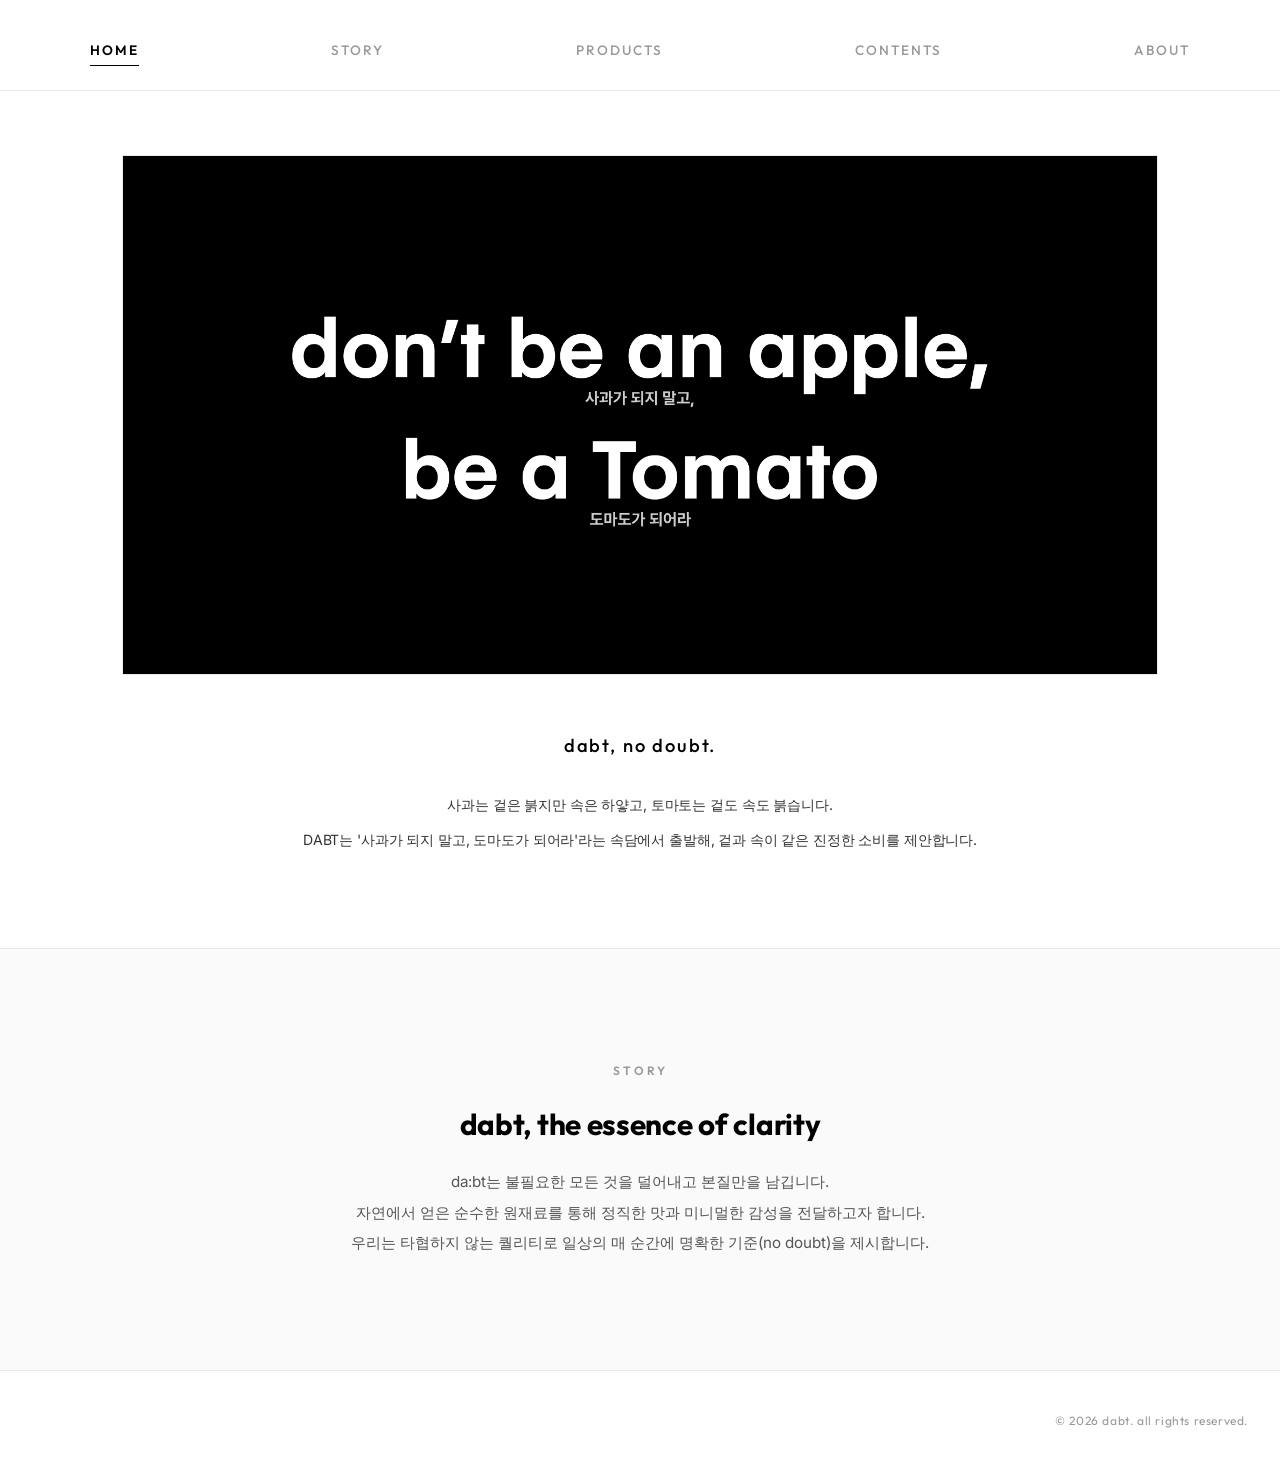
==== index.html @ 65dddd49 "feat: optimize images and project init" ====
<!DOCTYPE html>
<html lang="ko">

<head>
  <meta charset="UTF-8">
  <meta name="viewport" content="width=device-width, initial-scale=1.0">
  <meta name="description" content="da:bt - no doubt. 감각적인 미니멀리즘과 자연의 순수함을 담은 브랜드.">
  <title>da:bt — HOME</title>
  <link rel="preconnect" href="https://fonts.googleapis.com">
  <link rel="preconnect" href="https://fonts.gstatic.com" crossorigin>
  <link
    href="https://fonts.googleapis.com/css2?family=Inter:wght@300;400;500;600;700;800;900&family=Outfit:wght@300;400;500;600;700;800&display=swap"
    rel="stylesheet">
  <link rel="stylesheet" href="style.css">
</head>

<body class="home-page">

  <!-- Header Navigation -->
  <header class="products-header">
    <nav class="products-nav">
      <a href="#hero" class="nav-item active">HOME</a>
      <a href="#story" class="nav-item">STORY</a>
      <a href="products.html" class="nav-item">PRODUCTS</a>
      <a href="#" class="nav-item">CONTENTS</a>
      <a href="#" class="nav-item">ABOUT</a>
    </nav>
  </header>

  <!-- Main Home Layout -->
  <main class="home-main">
    
    <!-- Hero Section -->
    <section id="hero" class="home-hero">
      <div class="motion-graphic-box" id="motion-box">
        <img src="assets/home_gif/dabt_logo_motion.gif" alt="da:bt logo motion" class="motion-gif">
      </div>
      
      <div class="home-intro">
        <h2 class="intro-title" id="intro-title">dabt, no doubt.</h2>
        <div class="intro-description" id="intro-desc">
          <p>사과는 겉은 붉지만 속은 하얗고, 토마토는 겉도 속도 붉습니다.</p>
          <p>DABT는 '사과가 되지 말고, 도마도가 되어라'라는 속담에서 출발해, 겉과 속이 같은 진정한 소비를 제안합니다.</p>
        </div>
      </div>
    </section>

    <!-- Story Section -->
    <section id="story" class="home-story-section">
      <div class="story-container">
        <span class="story-tag-light">story</span>
        <h3 class="story-title-light">dabt, the essence of clarity</h3>
        <p class="story-desc-light">
          da:bt는 불필요한 모든 것을 덜어내고 본질만을 남깁니다.<br>
          자연에서 얻은 순수한 원재료를 통해 정직한 맛과 미니멀한 감성을 전달하고자 합니다.<br>
          우리는 타협하지 않는 퀄리티로 일상의 매 순간에 명확한 기준(no doubt)을 제시합니다.
        </p>
      </div>
    </section>

  </main>

  <!-- Footer -->
  <footer class="products-footer">
    © 2026 dabt. all rights reserved.
  </footer>

  <!-- Interactive Smooth Scroll & Nav Highlight Script -->
  <script>
    document.addEventListener('DOMContentLoaded', () => {
      const navLinks = document.querySelectorAll('.products-nav a[href^="#"]');
      
      navLinks.forEach(link => {
        link.addEventListener('click', (e) => {
          const targetId = link.getAttribute('href');
          if (targetId === '#') return;
          
          e.preventDefault();
          const targetElement = document.querySelector(targetId);
          
          if (targetElement) {
            window.scrollTo({
              top: targetElement.offsetTop - 40, // offset to account for navbar header padding
              behavior: 'smooth'
            });
          }
        });
      });

      // Intersection Observer for highlighting navigation
      const sections = document.querySelectorAll('section[id]');
      const navItems = {
        'hero': document.querySelector('.products-nav a[href="#hero"]'),
        'story': document.querySelector('.products-nav a[href="#story"]')
      };

      const observerOptions = {
        root: null,
        rootMargin: '-30% 0px -40% 0px', // Trigger when section is in the middle of viewport
        threshold: 0
      };

      const observer = new IntersectionObserver((entries) => {
        entries.forEach(entry => {
          if (entry.isIntersecting) {
            const id = entry.target.getAttribute('id');
            // Clear all active classes
            Object.values(navItems).forEach(item => {
              if (item) item.classList.remove('active');
            });
            // Mark correct item as active
            if (navItems[id]) {
              navItems[id].classList.add('active');
            }
          }
        });
      }, observerOptions);

      sections.forEach(section => {
        if (section.id && navItems[section.id]) {
          observer.observe(section);
        }
      });
    });
  </script>
</body>

</html>
---- style.css ----
/* ============================================
   da:bt — Design System & Global Styles
   ============================================ */

:root {
  /* Color Palette */
  --color-bg: #0a0a0f;
  --color-bg-alt: #111118;
  --color-surface: #1a1a24;
  --color-surface-hover: #222230;
  --color-text: #f0f0f5;
  --color-text-muted: #8888a0;
  --color-text-dim: #55556a;
  --color-accent: #2da5e0;
  --color-accent-warm: #e8a840;
  --color-accent-glow: rgba(45, 165, 224, 0.15);
  --color-warm-glow: rgba(232, 168, 64, 0.12);
  --color-border: rgba(255, 255, 255, 0.06);

  /* Typography */
  --font-display: 'Outfit', sans-serif;
  --font-body: 'Inter', sans-serif;

  /* Spacing */
  --space-xs: 0.5rem;
  --space-sm: 1rem;
  --space-md: 1.5rem;
  --space-lg: 2.5rem;
  --space-xl: 4rem;
  --space-2xl: 6rem;
  --space-3xl: 10rem;

  /* Transitions */
  --ease-out-expo: cubic-bezier(0.16, 1, 0.3, 1);
  --ease-out-quart: cubic-bezier(0.25, 1, 0.5, 1);
  --ease-in-out-smooth: cubic-bezier(0.4, 0, 0.2, 1);

  /* Border Radius */
  --radius-sm: 8px;
  --radius-md: 16px;
  --radius-lg: 24px;
  --radius-xl: 32px;
}

/* Reset & Base */
*,
*::before,
*::after {
  margin: 0;
  padding: 0;
  box-sizing: border-box;
}

html {
  scroll-behavior: auto;
  /* We handle smooth scrolling ourselves via Lerp */
  -webkit-font-smoothing: antialiased;
  -moz-osx-font-smoothing: grayscale;
}

body {
  font-family: var(--font-body);
  background: var(--color-bg);
  color: var(--color-text);
  overflow-x: hidden;
  line-height: 1.6;
}

img {
  display: block;
  max-width: 100%;
  height: auto;
}

a {
  text-decoration: none;
  color: inherit;
}

/* ============================================
   Preloader
   ============================================ */
.preloader {
  position: fixed;
  inset: 0;
  z-index: 9999;
  background: transparent;
  display: flex;
  align-items: center;
  justify-content: center;
  transition: opacity 0.8s var(--ease-out-expo), visibility 0.8s;
}

.preloader.hidden {
  opacity: 0;
  visibility: hidden;
  pointer-events: none;
}

.preloader-inner {
  text-align: center;
}

.preloader-logo {
  font-family: var(--font-display);
  font-size: 3rem;
  font-weight: 800;
  letter-spacing: -0.02em;
  color: var(--color-accent);

  margin-bottom: var(--space-lg);
}

.preloader-bar {
  width: 200px;
  height: 3px;
  background: var(--color-surface);
  border-radius: 3px;
  overflow: hidden;
  margin: 0 auto var(--space-sm);
}

.preloader-progress {
  height: 100%;
  width: 0%;
  background: var(--color-accent);
  border-radius: 3px;
  transition: width 0.3s var(--ease-out-quart);
}

.preloader-text {
  font-family: var(--font-body);
  font-size: 0.75rem;
  letter-spacing: 0.15em;
  text-transform: uppercase;
  color: var(--color-text-dim);
}

/* ============================================
   Navigation
   ============================================ */
.nav {
  position: fixed;
  top: 0;
  left: 0;
  right: 0;
  z-index: 1000;
  display: flex;
  align-items: center;
  justify-content: space-between;
  padding: var(--space-sm) var(--space-lg);
  background: rgba(10, 10, 15, 0.6);
  backdrop-filter: blur(20px) saturate(180%);
  -webkit-backdrop-filter: blur(20px) saturate(180%);
  border-bottom: 1px solid var(--color-border);
  transform: translateY(-100%);
  transition: transform 0.6s var(--ease-out-expo);
}

.nav.visible {
  transform: translateY(0);
}

.nav-brand {
  font-family: var(--font-display);
  font-size: 1.5rem;
  font-weight: 800;
  letter-spacing: -0.02em;
  color: var(--color-accent);
}

.nav-links {
  display: flex;
  gap: var(--space-md);
}

.nav-link {
  font-size: 0.8rem;
  font-weight: 500;
  letter-spacing: 0.08em;
  text-transform: uppercase;
  color: var(--color-text-muted);
  transition: color 0.3s ease;
  position: relative;
}

.nav-link::after {
  content: '';
  position: absolute;
  bottom: -4px;
  left: 0;
  width: 0%;
  height: 1px;
  background: var(--color-accent);
  transition: width 0.3s var(--ease-out-expo);
}

.nav-link:hover {
  color: var(--color-text);
}

.nav-link:hover::after {
  width: 100%;
}

.nav-scroll-indicator {
  display: flex;
  align-items: center;
  gap: var(--space-xs);
}

.scroll-dot {
  width: 6px;
  height: 6px;
  border-radius: 50%;
  background: var(--color-accent);
  animation: pulse 2s ease-in-out infinite;
}

@keyframes pulse {

  0%,
  100% {
    opacity: 0.4;
    transform: scale(1);
  }

  50% {
    opacity: 1;
    transform: scale(1.3);
  }
}

.scroll-label {
  font-size: 0.7rem;
  font-weight: 600;
  letter-spacing: 0.1em;
  color: var(--color-text-dim);
  font-variant-numeric: tabular-nums;
}

/* ============================================
   Hero Section
   ============================================ */
.hero-section {
  position: relative;
  min-height: 100vh;
  display: flex;
  align-items: center;
  justify-content: center;
  text-align: center;
  overflow: hidden;
  background: transparent;
}

.hero-content {
  position: relative;
  z-index: 2;
  padding: var(--space-lg);
}

.hero-tag {
  font-family: var(--font-body);
  font-size: 0.7rem;
  font-weight: 600;
  letter-spacing: 0.25em;
  text-transform: uppercase;
  color: var(--color-accent);
  margin-bottom: var(--space-lg);
  opacity: 0;
  transform: translateY(20px);
  animation: fadeInUp 0.8s var(--ease-out-expo) 0.3s forwards;
}

.hero-title {
  font-family: var(--font-display);
  font-size: clamp(3rem, 10vw, 8rem);
  font-weight: 800;
  line-height: 1.05;
  letter-spacing: -0.03em;
  margin-bottom: var(--space-lg);
}

.hero-line {
  display: block;
  opacity: 0;
  transform: translateY(60px);
  animation: fadeInUp 1s var(--ease-out-expo) forwards;
}

.hero-line[data-animate="1"] {
  animation-delay: 0.5s;
}

.hero-line[data-animate="2"] {
  animation-delay: 0.7s;
}

.hero-line[data-animate="3"] {
  animation-delay: 0.9s;
}

.hero-line-accent {
  color: var(--color-accent);
}

.hero-desc {
  font-size: 1rem;
  color: var(--color-text-muted);
  line-height: 1.8;
  max-width: 420px;
  margin: 0 auto var(--space-2xl);
  opacity: 0;
  transform: translateY(20px);
  animation: fadeInUp 0.8s var(--ease-out-expo) 1.2s forwards;
}

.hero-scroll-cue {
  display: flex;
  flex-direction: column;
  align-items: center;
  gap: var(--space-xs);
  opacity: 0;
  animation: fadeInUp 0.8s var(--ease-out-expo) 1.5s forwards;
}

.hero-scroll-cue span {
  font-size: 0.65rem;
  font-weight: 600;
  letter-spacing: 0.2em;
  color: var(--color-text-dim);
}

.scroll-arrow {
  width: 40px;
  height: 40px;
  border-radius: 50%;
  border: 1px solid var(--color-border);
  display: flex;
  align-items: center;
  justify-content: center;
  color: var(--color-text-muted);
  animation: bounce 2.5s ease-in-out infinite;
}

@keyframes bounce {

  0%,
  100% {
    transform: translateY(0);
  }

  50% {
    transform: translateY(8px);
  }
}

.hero-gradient-overlay {
  display: none;
}

@keyframes fadeInUp {
  to {
    opacity: 1;
    transform: translateY(0);
  }
}

/* ============================================
   Image Sequence Section (Pinned/Sticky)
   ============================================ */
.image-sequence-section {
  position: relative;
  /* Height = viewport + extra scroll distance for scrubbing through 7 frames */
  height: 600vh;
}

.sticky-viewport {
  position: sticky;
  top: 0;
  width: 100%;
  height: 100vh;
  display: flex;
  align-items: center;
  justify-content: flex-end;
  overflow: hidden;
  background: transparent;
}

/* Background glow behind the product */
.product-glow {
  display: none;
}

/* Image Canvas */
.image-canvas {
  position: relative;
  width: 55vw;
  max-width: 800px;
  aspect-ratio: 3 / 2;
  will-change: transform;
  margin-right: 0;
}

.sequence-frame {
  position: absolute;
  inset: 0;
  width: 100%;
  height: 100%;
  object-fit: contain;
  opacity: 0;
  transition: opacity 0.15s ease;
  will-change: opacity, transform;
  border-radius: 0;
}

.sequence-frame.active {
  opacity: 1;
}

/* Frame Counter */
.frame-counter {
  position: absolute;
  bottom: var(--space-lg);
  left: var(--space-lg);
  display: flex;
  align-items: baseline;
  gap: 4px;
  font-family: var(--font-display);
  font-variant-numeric: tabular-nums;
}

.frame-current {
  font-size: 2.5rem;
  font-weight: 700;
  color: var(--color-text);
  line-height: 1;
}

.frame-sep {
  font-size: 1rem;
  color: var(--color-text-dim);
  margin: 0 2px;
}

.frame-total {
  font-size: 1rem;
  font-weight: 500;
  color: var(--color-text-dim);
}

/* Product Labels */
.product-labels {
  position: absolute;
  top: 50%;
  right: var(--space-lg);
  transform: translateY(-50%);
}

.product-label {
  display: flex;
  flex-direction: column;
  gap: 4px;
  text-align: right;
  opacity: 0;
  transform: translateX(20px);
  transition: opacity 0.5s var(--ease-out-expo), transform 0.5s var(--ease-out-expo);
  position: absolute;
  right: 0;
  top: 0;
  white-space: nowrap;
}

.product-label.active {
  opacity: 1;
  transform: translateX(0);
}

.label-tag {
  font-size: 0.6rem;
  font-weight: 700;
  letter-spacing: 0.2em;
  text-transform: uppercase;
  color: var(--color-accent);
}

.label-name {
  font-family: var(--font-display);
  font-size: 1.1rem;
  font-weight: 600;
  color: var(--color-text);
}

/* Sequence Progress Bar */
.sequence-progress {
  position: absolute;
  bottom: var(--space-lg);
  left: 50%;
  transform: translateX(-50%);
  display: flex;
  flex-direction: column;
  align-items: center;
  gap: var(--space-xs);
}

.sequence-progress-fill {
  display: none;
  /* Using dots instead */
}

.sequence-progress-dots {
  display: flex;
  gap: 10px;
  align-items: center;
}

.progress-dot {
  width: 8px;
  height: 8px;
  border-radius: 50%;
  background: var(--color-text-dim);
  transition: all 0.4s var(--ease-out-expo);
  cursor: pointer;
}

.progress-dot.active {
  background: var(--color-accent);
  transform: scale(1.4);
  box-shadow: 0 0 12px rgba(45, 165, 224, 0.5);
}

/* ============================================
   Details Section
   ============================================ */
.details-section {
  position: relative;
  padding: var(--space-3xl) var(--space-lg);
  background: transparent;
}

.details-grid {
  display: grid;
  grid-template-columns: repeat(3, 1fr);
  gap: var(--space-lg);
  max-width: 1100px;
  margin: 0 auto;
}

.detail-card {
  background: var(--color-surface);
  border: 1px solid var(--color-border);
  border-radius: var(--radius-lg);
  padding: var(--space-xl) var(--space-lg);
  text-align: center;
  transition: transform 0.4s var(--ease-out-expo),
    box-shadow 0.4s var(--ease-out-expo),
    border-color 0.4s ease;
  opacity: 0;
  transform: translateY(40px);
}

.detail-card.revealed {
  opacity: 1;
  transform: translateY(0);
  transition: opacity 0.8s var(--ease-out-expo), transform 0.8s var(--ease-out-expo);
}

.detail-card:hover {
  transform: translateY(-8px);
  box-shadow: 0 20px 60px rgba(0, 0, 0, 0.3);
  border-color: rgba(45, 165, 224, 0.2);
}

.detail-icon {
  font-size: 2.5rem;
  margin-bottom: var(--space-md);
}

.detail-title {
  font-family: var(--font-display);
  font-size: 1.3rem;
  font-weight: 700;
  margin-bottom: var(--space-sm);
  color: var(--color-text);
}

.detail-desc {
  font-size: 0.9rem;
  color: var(--color-text-muted);
  line-height: 1.7;
}

/* ============================================
   Story Section
   ============================================ */
.story-section {
  position: relative;
  padding: var(--space-3xl) var(--space-lg);
  text-align: center;
  background: transparent;
}

.story-content {
  max-width: 600px;
  margin: 0 auto;
}

.story-tag {
  font-size: 0.7rem;
  font-weight: 700;
  letter-spacing: 0.25em;
  text-transform: uppercase;
  color: var(--color-accent-warm);
  display: block;
  margin-bottom: var(--space-lg);
}

.story-title {
  font-family: var(--font-display);
  font-size: clamp(2rem, 5vw, 3.5rem);
  font-weight: 800;
  line-height: 1.2;
  letter-spacing: -0.02em;
  margin-bottom: var(--space-lg);
}

.story-desc {
  font-size: 1rem;
  color: var(--color-text-muted);
  line-height: 2;
}

/* ============================================
   Footer
   ============================================ */
.footer {
  padding: var(--space-xl) var(--space-lg);
  border-top: 1px solid var(--color-border);
  background: var(--color-bg);
}

.footer-content {
  max-width: 1100px;
  margin: 0 auto;
  display: flex;
  align-items: center;
  justify-content: space-between;
}

.footer-brand {
  font-family: var(--font-display);
  font-size: 1.2rem;
  font-weight: 800;
  color: var(--color-text-dim);
}

.footer-copy {
  font-size: 0.75rem;
  color: var(--color-text-dim);
}

/* ============================================
   Responsive
   ============================================ */
@media (max-width: 900px) {
  .nav-links {
    display: none;
  }

  .details-grid {
    grid-template-columns: 1fr;
    max-width: 400px;
  }

  .image-canvas {
    width: 80vw;
  }

  .product-labels {
    right: var(--space-sm);
  }

  .label-name {
    font-size: 0.9rem;
  }

  .frame-counter {
    left: var(--space-sm);
    bottom: var(--space-sm);
  }

  .frame-current {
    font-size: 1.8rem;
  }
}

@media (max-width: 600px) {
  .hero-title {
    font-size: clamp(2.2rem, 12vw, 4rem);
  }

  .hero-desc {
    font-size: 0.9rem;
  }

  .product-labels {
    top: auto;
    bottom: 80px;
    right: 50%;
    transform: translateX(50%);
    text-align: center;
  }

  .product-label {
    text-align: center;
    right: auto;
    left: 50%;
    transform: translateX(-50%) translateY(10px);
  }

  .product-label.active {
    transform: translateX(-50%) translateY(0);
  }

  .footer-content {
    flex-direction: column;
    gap: var(--space-sm);
    text-align: center;
  }
}

/* ============================================
   PRODUCTS Page (Light Theme) Scoped Styles
   ============================================ */

body.products-page {
  background-color: #ffffff;
  color: #000000;
  min-height: 100vh;
  display: flex;
  flex-direction: column;
  overflow-x: hidden;
  font-family: 'Inter', sans-serif;
  margin: 0;
  padding: 0;
}

body.products-page a {
  color: inherit;
  text-decoration: none;
}

/* Header Navigation */
.products-header {
  width: 100%;
  padding: 2.5rem 2rem 1.5rem 2rem;
  background-color: #ffffff;
  border-bottom: 1px solid #eaeaea;
  box-sizing: border-box;
}

.products-nav {
  display: flex;
  justify-content: space-between;
  max-width: 1100px;
  margin: 0 auto;
}

.products-nav .nav-item {
  font-family: 'Outfit', sans-serif;
  font-size: 0.85rem;
  font-weight: 500;
  letter-spacing: 0.15em;
  color: #999999;
  text-transform: uppercase;
  transition: color 0.3s ease;
  position: relative;
  padding-bottom: 4px;
}

.products-nav .nav-item::after {
  content: '';
  position: absolute;
  bottom: 0;
  left: 0;
  width: 0;
  height: 1px;
  background-color: #000000;
  transition: width 0.3s cubic-bezier(0.16, 1, 0.3, 1);
}

.products-nav .nav-item:hover {
  color: #000000;
}

.products-nav .nav-item:hover::after {
  width: 100%;
}

.products-nav .nav-item.active {
  color: #000000;
  font-weight: 600;
}

.products-nav .nav-item.active::after {
  width: 100%;
}

/* Main Products Section */
.products-main {
  flex: 1;
  display: flex;
  align-items: center;
  justify-content: center;
  padding: 4rem 2rem;
  box-sizing: border-box;
}

.products-container {
  display: flex;
  justify-content: space-between;
  width: 100%;
  max-width: 580px;
  min-height: 380px;
  position: relative;
  align-items: center;
  margin: 0 auto;
}

/* Product Box */
.product-box {
  width: 120px;
  display: flex;
  flex-direction: column;
  gap: 0.8rem;
  position: relative;
  transition: transform 0.4s cubic-bezier(0.16, 1, 0.3, 1);
  text-decoration: none;
  cursor: pointer;
}

/* Staggered diagonal layout offsets */
.product-box.juice-box {
  transform: translateY(-50px);
}

.product-box.spread-box {
  transform: translateY(70px);
}

.product-box.chips-box {
  transform: translateY(10px);
}

/* Product Visual Box */
.product-visual {
  width: 100%;
  aspect-ratio: 1 / 1;
  background-color: #f2f2f2;
  position: relative;
  overflow: visible;
  border-radius: 0;
}

.image-wrapper {
  position: relative;
  width: 100%;
  height: 100%;
}

/* Default state thumbnail image */
.default-image {
  width: 100%;
  height: 100%;
  object-fit: cover;
  transition: opacity 0.5s ease, transform 0.5s cubic-bezier(0.16, 1, 0.3, 1);
}

.product-box:hover .default-image {
  opacity: 0;
  transform: scale(0.95);
}

/* Label */
body.products-page .product-box .product-label {
  display: block;
  position: static;
  opacity: 1;
  visibility: visible;
  white-space: normal;
  text-align: left;
  font-family: 'Outfit', sans-serif;
  font-size: 0.8rem;
  font-weight: 500;
  letter-spacing: 0.05em;
  color: #000000;
  text-transform: lowercase;
  margin-top: 10px;
  align-self: flex-start;
  transition: transform 0.3s ease, letter-spacing 0.3s ease;
}

body.products-page .product-box:hover .product-label {
  transform: translateX(3px);
  letter-spacing: 0.08em;
}

/* Collage Overlay Container */
.collage-overlay {
  position: absolute;
  inset: 0;
  opacity: 0;
  pointer-events: none;
  transition: opacity 0.4s ease;
  z-index: 10;
}

.product-box:hover .collage-overlay {
  opacity: 1;
  pointer-events: auto;
}

/* Individual collage images inside the overlay */
.collage-img {
  position: absolute;
  object-fit: cover;
  box-shadow: 0 4px 12px rgba(0, 0, 0, 0.08);
  border: 2px solid #ffffff;
  background-color: #ffffff;
  border-radius: 2px;
  opacity: 0;
  transition: transform 0.7s cubic-bezier(0.16, 1, 0.3, 1), opacity 0.5s ease;
  pointer-events: none;
}

.product-box:hover .collage-img {
  opacity: 1;
}

/* ============================================
   Collage & Shapes Base Style
   ============================================ */
.collage-overlay .collage-img {
  position: absolute;
  top: 50%;
  left: 50%;
  transform: translate(-50%, -50%) scale(0.5);
  opacity: 0;
  pointer-events: none;
  box-shadow: 0 4px 12px rgba(0, 0, 0, 0.08);
  border: 2px solid #ffffff;
  background-color: #ffffff;
  border-radius: 2px;
  transition: transform 0.7s cubic-bezier(0.16, 1, 0.3, 1),
    opacity 0.5s ease,
    top 0.7s cubic-bezier(0.16, 1, 0.3, 1),
    left 0.7s cubic-bezier(0.16, 1, 0.3, 1),
    width 0.7s cubic-bezier(0.16, 1, 0.3, 1),
    height 0.7s cubic-bezier(0.16, 1, 0.3, 1);
}

/* Ensure circle shapes mask images properly */
.shape-circle-lg,
.shape-circle-sm,
.shape-bottom-circle,
.shape-col-circle,
.shape-circle-md {
  border-radius: 50% !important;
  overflow: hidden;
}

.shape-circle-lg {
  display: flex;
  align-items: center;
  justify-content: center;
}

.shape-circle-lg img {
  width: 100%;
  height: 100%;
  object-fit: cover;
}

.shape-circle-lg .circle-text {
  position: absolute;
  font-family: 'Inter', sans-serif;
  font-size: 0.9rem;
  font-weight: 600;
  color: #000000;
  z-index: 2;
  background-color: rgba(255, 255, 255, 0.75);
  padding: 4px 10px;
  border-radius: 20px;
  letter-spacing: 0.05em;
}

/* ============================================
   Collage Configuration 1: Juice Box (Wireframe Match)
   ============================================ */
.juice-box:hover .shape-rect-lg {
  top: -100px;
  left: -140px;
  width: 220px;
  height: 150px;
  transform: translate(0, 0) scale(1) rotate(0deg);
  z-index: 10;
}

.juice-box:hover .shape-circle-lg {
  top: -160px;
  left: 45px;
  width: 120px;
  height: 120px;
  transform: translate(0, 0) scale(1) rotate(0deg);
  z-index: 12;
}

.juice-box:hover .shape-bar.bar-1 {
  top: -30px;
  left: -315px;
  width: 170px;
  height: 35px;
  transform: translate(0, 0) scale(1) rotate(0deg);
  z-index: 8;
}

.juice-box:hover .shape-bar.bar-2 {
  top: 10px;
  left: -315px;
  width: 170px;
  height: 35px;
  transform: translate(0, 0) scale(1) rotate(0deg);
  z-index: 8;
}

.juice-box:hover .shape-bar.bar-3 {
  top: 50px;
  left: -315px;
  width: 170px;
  height: 35px;
  transform: translate(0, 0) scale(1) rotate(0deg);
  z-index: 8;
}

.juice-box:hover .shape-bar.bar-4 {
  top: 90px;
  left: -315px;
  width: 170px;
  height: 35px;
  transform: translate(0, 0) scale(1) rotate(0deg);
  z-index: 8;
}

.juice-box:hover .shape-square-sm {
  top: -150px;
  left: -170px;
  width: 26px;
  height: 26px;
  transform: translate(0, 0) scale(1) rotate(0deg);
  z-index: 11;
}

.juice-box:hover .shape-circle-sm {
  top: 25px;
  left: -170px;
  width: 50px;
  height: 50px;
  transform: translate(0, 0) scale(1) rotate(0deg);
  z-index: 13;
}

.juice-box:hover .shape-square-md {
  top: 65px;
  left: -140px;
  width: 80px;
  height: 80px;
  transform: translate(0, 0) scale(1) rotate(0deg);
  z-index: 14;
}

.juice-box:hover .shape-rect-vertical {
  top: 145px;
  left: -75px;
  width: 130px;
  height: 150px;
  transform: translate(0, 0) scale(1) rotate(0deg);
  z-index: 9;
}

.juice-box:hover .shape-square-tiny {
  top: 85px;
  left: 125px;
  width: 15px;
  height: 15px;
  transform: translate(0, 0) scale(1) rotate(0deg);
  z-index: 11;
}

/* ============================================
   Collage Configuration 2: Spread Box (Wireframe Match)
   ============================================ */
.spread-box:hover .shape-pillar {
  top: 130px;
  left: -30px;
  width: 120px;
  height: 310px;
  transform: translate(0, 0) scale(1) rotate(0deg);
  z-index: 10;
}

.spread-box:hover .shape-left-sq-1 {
  top: 315px;
  left: -440px;
  width: 105px;
  height: 85px;
  transform: translate(0, 0) scale(1) rotate(0deg);
  z-index: 9;
}

.spread-box:hover .shape-left-sq-2 {
  top: 350px;
  left: -335px;
  width: 105px;
  height: 85px;
  transform: translate(0, 0) scale(1) rotate(0deg);
  z-index: 9;
}

.spread-box:hover .shape-left-sq-3 {
  top: 315px;
  left: -230px;
  width: 105px;
  height: 85px;
  transform: translate(0, 0) scale(1) rotate(0deg);
  z-index: 9;
}

.spread-box:hover .shape-left-sq-4 {
  top: 350px;
  left: -125px;
  width: 105px;
  height: 85px;
  transform: translate(0, 0) scale(1) rotate(0deg);
  z-index: 9;
}

.spread-box:hover .shape-bottom-circle {
  top: 395px;
  left: -60px;
  width: 70px;
  height: 70px;
  transform: translate(0, 0) scale(1) rotate(0deg);
  z-index: 15;
}

.spread-box:hover .shape-col.col-1 {
  top: 260px;
  left: 110px;
  width: 45px;
  height: 140px;
  transform: translate(0, 0) scale(1) rotate(0deg);
  z-index: 8;
}

.spread-box:hover .shape-col-circle.col-c-1 {
  top: 225px;
  left: 118px;
  width: 30px;
  height: 30px;
  transform: translate(0, 0) scale(1) rotate(0deg);
  z-index: 12;
}

.spread-box:hover .shape-col.col-2 {
  top: 260px;
  left: 160px;
  width: 45px;
  height: 140px;
  transform: translate(0, 0) scale(1) rotate(0deg);
  z-index: 8;
}

.spread-box:hover .shape-col-circle.col-c-2 {
  top: 225px;
  left: 168px;
  width: 30px;
  height: 30px;
  transform: translate(0, 0) scale(1) rotate(0deg);
  z-index: 12;
}

.spread-box:hover .shape-col.col-3 {
  top: 260px;
  left: 210px;
  width: 45px;
  height: 140px;
  transform: translate(0, 0) scale(1) rotate(0deg);
  z-index: 8;
}

.spread-box:hover .shape-col-circle.col-c-3 {
  top: 225px;
  left: 218px;
  width: 30px;
  height: 30px;
  transform: translate(0, 0) scale(1) rotate(0deg);
  z-index: 12;
}

.spread-box:hover .shape-col.col-4 {
  top: 260px;
  left: 260px;
  width: 45px;
  height: 140px;
  transform: translate(0, 0) scale(1) rotate(0deg);
  z-index: 8;
}

.spread-box:hover .shape-col-circle.col-c-4 {
  top: 225px;
  left: 268px;
  width: 30px;
  height: 30px;
  transform: translate(0, 0) scale(1) rotate(0deg);
  z-index: 12;
}

.spread-box:hover .shape-right-sq {
  top: 370px;
  left: 300px;
  width: 120px;
  height: 85px;
  transform: translate(0, 0) scale(1) rotate(0deg);
  z-index: 9;
}

.spread-box:hover .shape-right-bar {
  top: 358px;
  left: 350px;
  width: 130px;
  height: 12px;
  transform: translate(0, 0) scale(1) rotate(0deg);
  z-index: 11;
}

.spread-box:hover .shape-right-tiny {
  top: 358px;
  left: 490px;
  width: 12px;
  height: 12px;
  transform: translate(0, 0) scale(1) rotate(0deg);
  z-index: 11;
}

/* ============================================
   Collage Configuration 3: Chips Box (Wireframe Match)
   ============================================ */
.chips-box:hover .shape-rect-vertical-lg {
  top: -245px;
  left: 65px;
  width: 160px;
  height: 260px;
  transform: translate(0, 0) scale(1) rotate(0deg);
  z-index: 8;
}

.chips-box:hover .shape-sq-lg {
  top: -360px;
  left: 200px;
  width: 190px;
  height: 190px;
  transform: translate(0, 0) scale(1) rotate(0deg);
  z-index: 9;
}

.chips-box:hover .shape-circle-md {
  top: -320px;
  left: 170px;
  width: 50px;
  height: 50px;
  transform: translate(0, 0) scale(1) rotate(0deg);
  z-index: 12;
}

.chips-box:hover .shape-bar-horizontal {
  top: -382px;
  left: 95px;
  width: 170px;
  height: 26px;
  transform: translate(0, 0) scale(1) rotate(0deg);
  z-index: 10;
}

.chips-box:hover .shape-sq-medium {
  top: -95px;
  left: 270px;
  width: 80px;
  height: 80px;
  transform: translate(0, 0) scale(1) rotate(0deg);
  z-index: 11;
}

.chips-box:hover .shape-grid-sq.sq-1 {
  top: -45px;
  left: 280px;
  width: 45px;
  height: 45px;
  transform: translate(0, 0) scale(1) rotate(0deg);
  z-index: 10;
}

.chips-box:hover .shape-grid-sq.sq-2 {
  top: -45px;
  left: 340px;
  width: 45px;
  height: 45px;
  transform: translate(0, 0) scale(1) rotate(0deg);
  z-index: 10;
}

.chips-box:hover .shape-grid-sq.sq-3 {
  top: 15px;
  left: 280px;
  width: 45px;
  height: 45px;
  transform: translate(0, 0) scale(1) rotate(0deg);
  z-index: 10;
}

.chips-box:hover .shape-grid-sq.sq-4 {
  top: 15px;
  left: 340px;
  width: 45px;
  height: 45px;
  transform: translate(0, 0) scale(1) rotate(0deg);
  z-index: 10;
}

.chips-box:hover .shape-mid-sq-1 {
  top: -95px;
  left: 360px;
  width: 35px;
  height: 35px;
  transform: translate(0, 0) scale(1) rotate(0deg);
  z-index: 12;
}

.chips-box:hover .shape-mid-sq-2 {
  top: -140px;
  left: 350px;
  width: 30px;
  height: 30px;
  transform: translate(0, 0) scale(1) rotate(0deg);
  z-index: 12;
}

.chips-box:hover .shape-tiny-sq {
  top: -400px;
  left: 395px;
  width: 25px;
  height: 25px;
  transform: translate(0, 0) scale(1) rotate(0deg);
  z-index: 11;
}


/* ============================================
   Footer
   ============================================ */
.products-footer {
  width: 100%;
  padding: 2.5rem 2rem;
  background-color: #ffffff;
  border-top: 1px solid #eaeaea;
  text-align: right;
  font-family: 'Outfit', sans-serif;
  font-size: 0.75rem;
  letter-spacing: 0.05em;
  color: #999999;
  box-sizing: border-box;
}


/* ============================================
   Responsive (Products Page)
   ============================================ */
@media (max-width: 900px) {
  .products-container {
    flex-direction: column;
    align-items: center;
    min-height: auto;
    gap: 8rem;
    padding: 2rem 0;
  }

  .product-box.juice-box,
  .product-box.spread-box,
  .product-box.chips-box {
    transform: translateY(0);
    width: 250px;
  }

  .juice-box .collage-img,
  .spread-box .collage-img,
  .chips-box .collage-img {
    width: 80px;
    height: 80px;
  }
}

@media (max-width: 650px) {
  .products-nav {
    gap: 1rem;
    flex-wrap: wrap;
    justify-content: center;
  }

  .products-nav .nav-item {
    font-size: 0.75rem;
  }

  .products-footer {
    text-align: center;
  }
}

/* ==========================================
   새로 추가한 판매 페이지(Sales Page) 스타일 규칙
   ========================================== */

/* 1. 메인화면의 상자 링크가 깨지지 않게 방지 */
a.product-box {
  display: block;
  text-decoration: none;
  color: inherit;
}

/* 2. 화면을 반으로 가르는 마법 (왼쪽 45%, 오른쪽 55%) */
.sales-main-split {
  display: flex;
  width: 100%;
  height: 85vh;
}

/* 3. 왼쪽 방 설정 (요청하신 대로 회색을 빼고 흰색으로!) */
.sales-left-art {
  width: 45%;
  background-color: #ffffff;
  /* 🤍 완전 흰색 */
  display: flex;
  justify-content: center;
  align-items: center;
  border-right: 1px solid #000000;
  /* 미니멀한 검은색 세로 구분선 */
}

/* 왼쪽 콜라주가 꺼지지 않고 항상 환하게 보이도록 강제 고정 */
.sales-left-art .collage-overlay {
  opacity: 1 !important;
  visibility: visible !important;
}

/* 4. 오른쪽 상품 진열대 방 설정 (상품이 많아지면 스크롤이 생겨요) */
.sales-right-grid {
  width: 55%;
  padding: 40px;
  overflow-y: auto;
  box-sizing: border-box;
}

/* 5. 바둑판(격자) 모양 만들기 (2열로 나열) */
.item-grid {
  display: grid;
  grid-template-columns: repeat(2, 1fr);
  gap: 30px;
  /* 상품 칸 사이의 간격 */
}

/* 6. 상품 하나하나가 담기는 네모 상자 디자인 */
.grid-card {
  border: 1px solid #000000;
  /* 깔끔한 검은색 테두리 선 */
  display: flex;
  flex-direction: column;
  background-color: #ffffff;
}

/* 7. 상품 이미지 칸 */
.item-thumb {
  width: 100%;
  height: 240px;
  background-color: #ffffff;
}

.item-thumb img {
  width: 100%;
  height: 100%;
  object-fit: cover;
  /* 상품 사진이 칸에 예쁘게 쏙 들어가도록 조절 */
}

/* 8. 상품 정보 글씨 칸 (이름 / 가격) */
.item-meta {
  padding: 12px;
  font-size: 13px;
  text-align: center;
  border-top: 1px solid #000000;
  /* 위쪽 구분선 */
  font-family: 'Inter', sans-serif;
}

/* 9. 디자인용 미니 점(Dot) 만들기 */
.design-dot {
  position: absolute;
  width: 6px;
  height: 6px;
  background-color: #000000;
  /* 검은색 미니 점 */
  border-radius: 50%;
  /* 동그라미 모양 */
  z-index: 10;
}

/* 디자인 점들의 좌표 (기획안 눈대중에 맞춰 조절하세요) */
.dot-1 {
  top: 15%;
  left: 10%;
}

.dot-2 {
  bottom: 25%;
  right: 15%;
}

x.product-box {
  position: relative;
  z-index: 999;
  /* 🔴 그 어떤 유리가 가로막아도 무조건 내 상자를 맨 위로 올려줘! */
}

/* ============================================
   HOME Page Scoped Styles (Light Theme)
   ============================================ */
body.home-page {
  background-color: #ffffff;
  color: #000000;
  min-height: 100vh;
  display: flex;
  flex-direction: column;
  overflow-x: hidden;
  font-family: 'Inter', sans-serif;
  margin: 0;
  padding: 0;
}

body.home-page a {
  color: inherit;
  text-decoration: none;
}

.home-main {
  flex: 1;
  display: flex;
  flex-direction: column;
  width: 100%;
}

.home-hero {
  padding: 4rem 2rem 6rem 2rem;
  max-width: 1100px;
  width: 100%;
  margin: 0 auto;
  box-sizing: border-box;
  display: flex;
  flex-direction: column;
  align-items: center;
}

.motion-graphic-box {
  width: 100%;
  aspect-ratio: 16 / 9; /* High-end widescreen look */
  max-height: 520px;
  background-color: #f2f2f2; /* Clean gray canvas box */
  display: flex;
  align-items: center;
  justify-content: center;
  margin-bottom: 3.5rem;
  overflow: hidden;
  position: relative;
  border: 1px solid #eaeaea; /* Wireframe minimal border border */
}

.motion-gif {
  width: 100%;
  height: 100%;
  object-fit: cover; /* Display GIF in centered block */
}

.home-intro {
  text-align: center;
  max-width: 800px;
  width: 100%;
}

.intro-title {
  font-family: 'Outfit', sans-serif;
  font-size: 1.15rem;
  font-weight: 500;
  letter-spacing: 0.1em;
  margin-bottom: 2rem;
  color: #000000;
  text-transform: lowercase;
}

.intro-description {
  display: flex;
  flex-direction: column;
  gap: 0.6rem;
  font-family: 'Inter', sans-serif;
  font-size: 0.88rem;
  line-height: 1.8;
  color: #333333;
  text-align: center;
}

.intro-description p {
  margin: 0;
  letter-spacing: -0.01em;
  word-break: keep-all;
}

/* Home Story Section Styles */
.home-story-section {
  width: 100%;
  background-color: #fafafa;
  border-top: 1px solid #eaeaea;
  padding: 7rem 2rem;
  box-sizing: border-box;
}

.story-container {
  max-width: 600px;
  margin: 0 auto;
  text-align: center;
}

.story-tag-light {
  font-family: 'Outfit', sans-serif;
  font-size: 0.75rem;
  font-weight: 600;
  letter-spacing: 0.25em;
  text-transform: uppercase;
  color: #999999;
  display: block;
  margin-bottom: 1.5rem;
}

.story-title-light {
  font-family: 'Outfit', sans-serif;
  font-size: 1.85rem;
  font-weight: 700;
  line-height: 1.3;
  letter-spacing: -0.01em;
  margin-bottom: 1.5rem;
  color: #000000;
}

.story-desc-light {
  font-family: 'Inter', sans-serif;
  font-size: 0.95rem;
  color: #555555;
  line-height: 2;
  word-break: keep-all;
}

/* Responsive adjustments */
@media (max-width: 768px) {
  .home-hero {
    padding: 2.5rem 1.5rem 4rem 1.5rem;
  }
  .motion-graphic-box {
    margin-bottom: 2.5rem;
  }
  .intro-title {
    margin-bottom: 1.5rem;
  }
  .intro-description {
    font-size: 0.8rem;
  }
  .home-story-section {
    padding: 4.5rem 1.5rem;
  }
  .story-title-light {
    font-size: 1.55rem;
  }
  .story-desc-light {
    font-size: 0.88rem;
  }
}
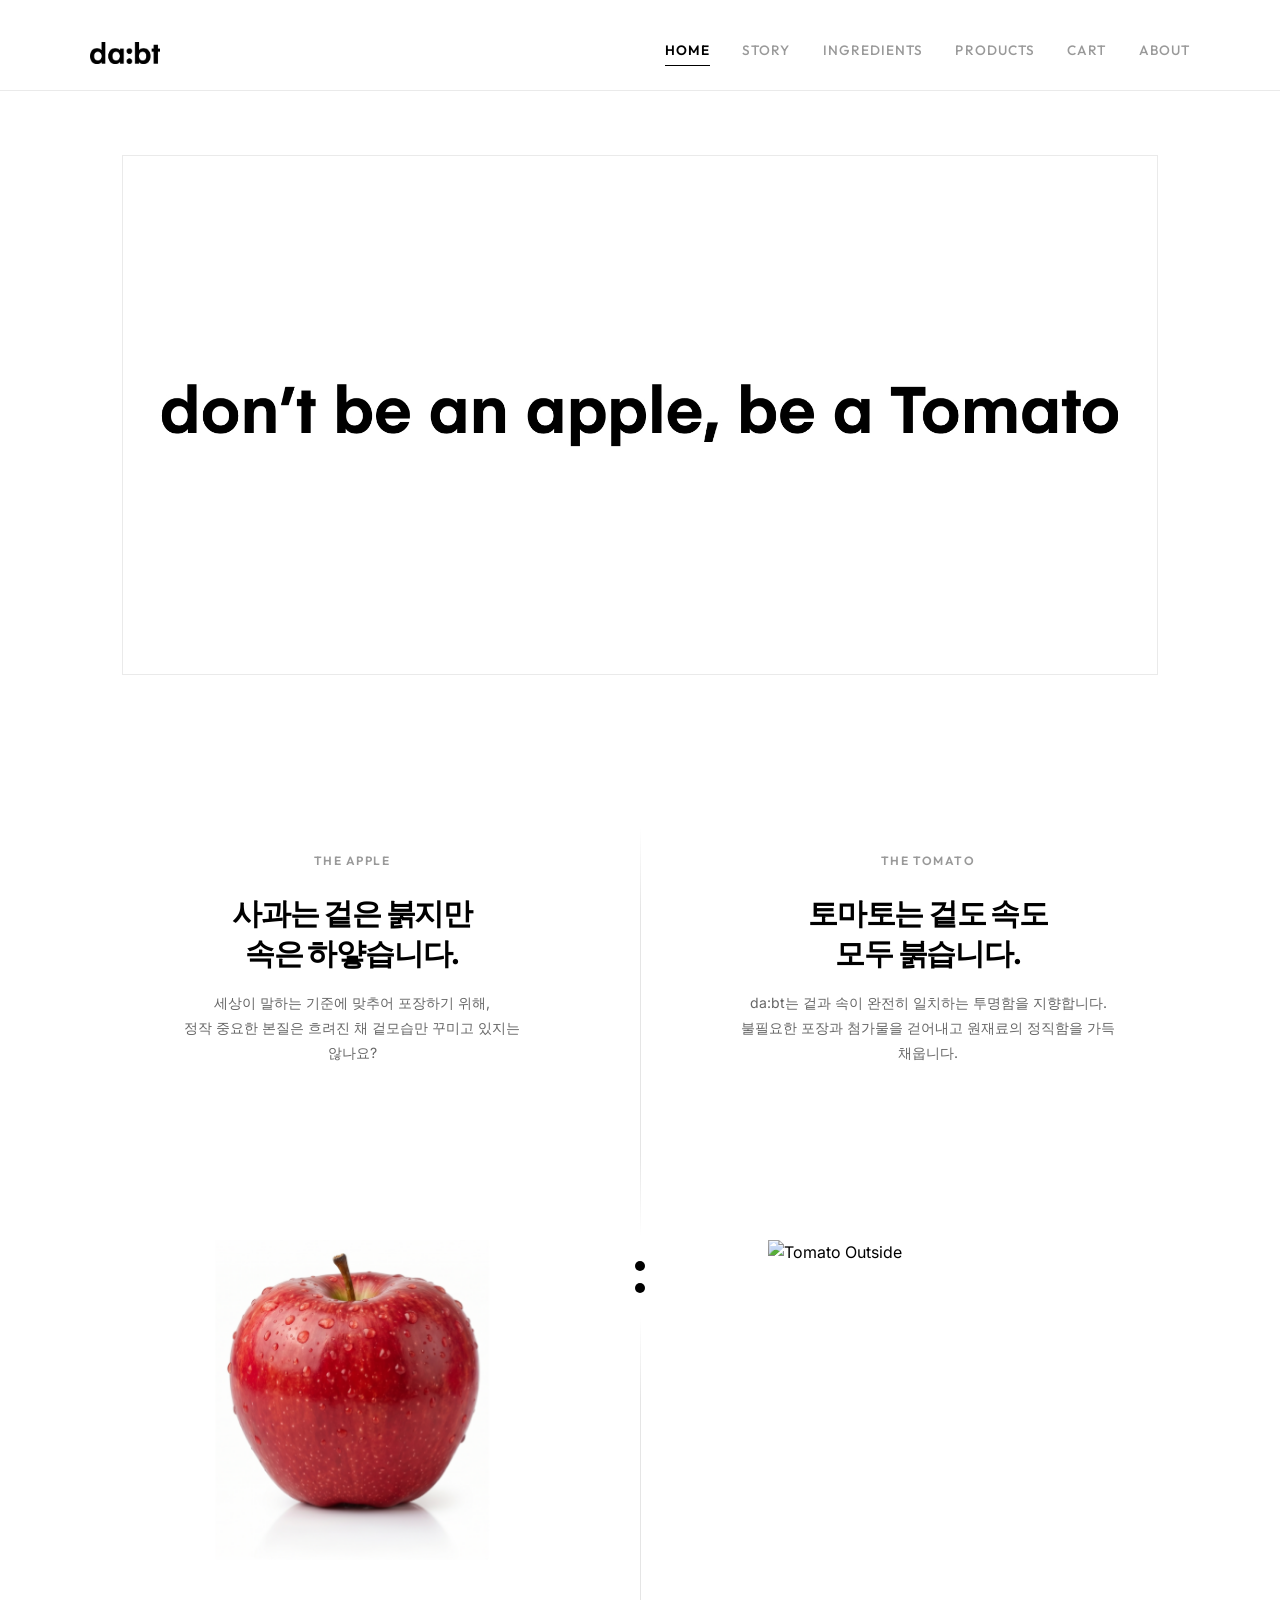
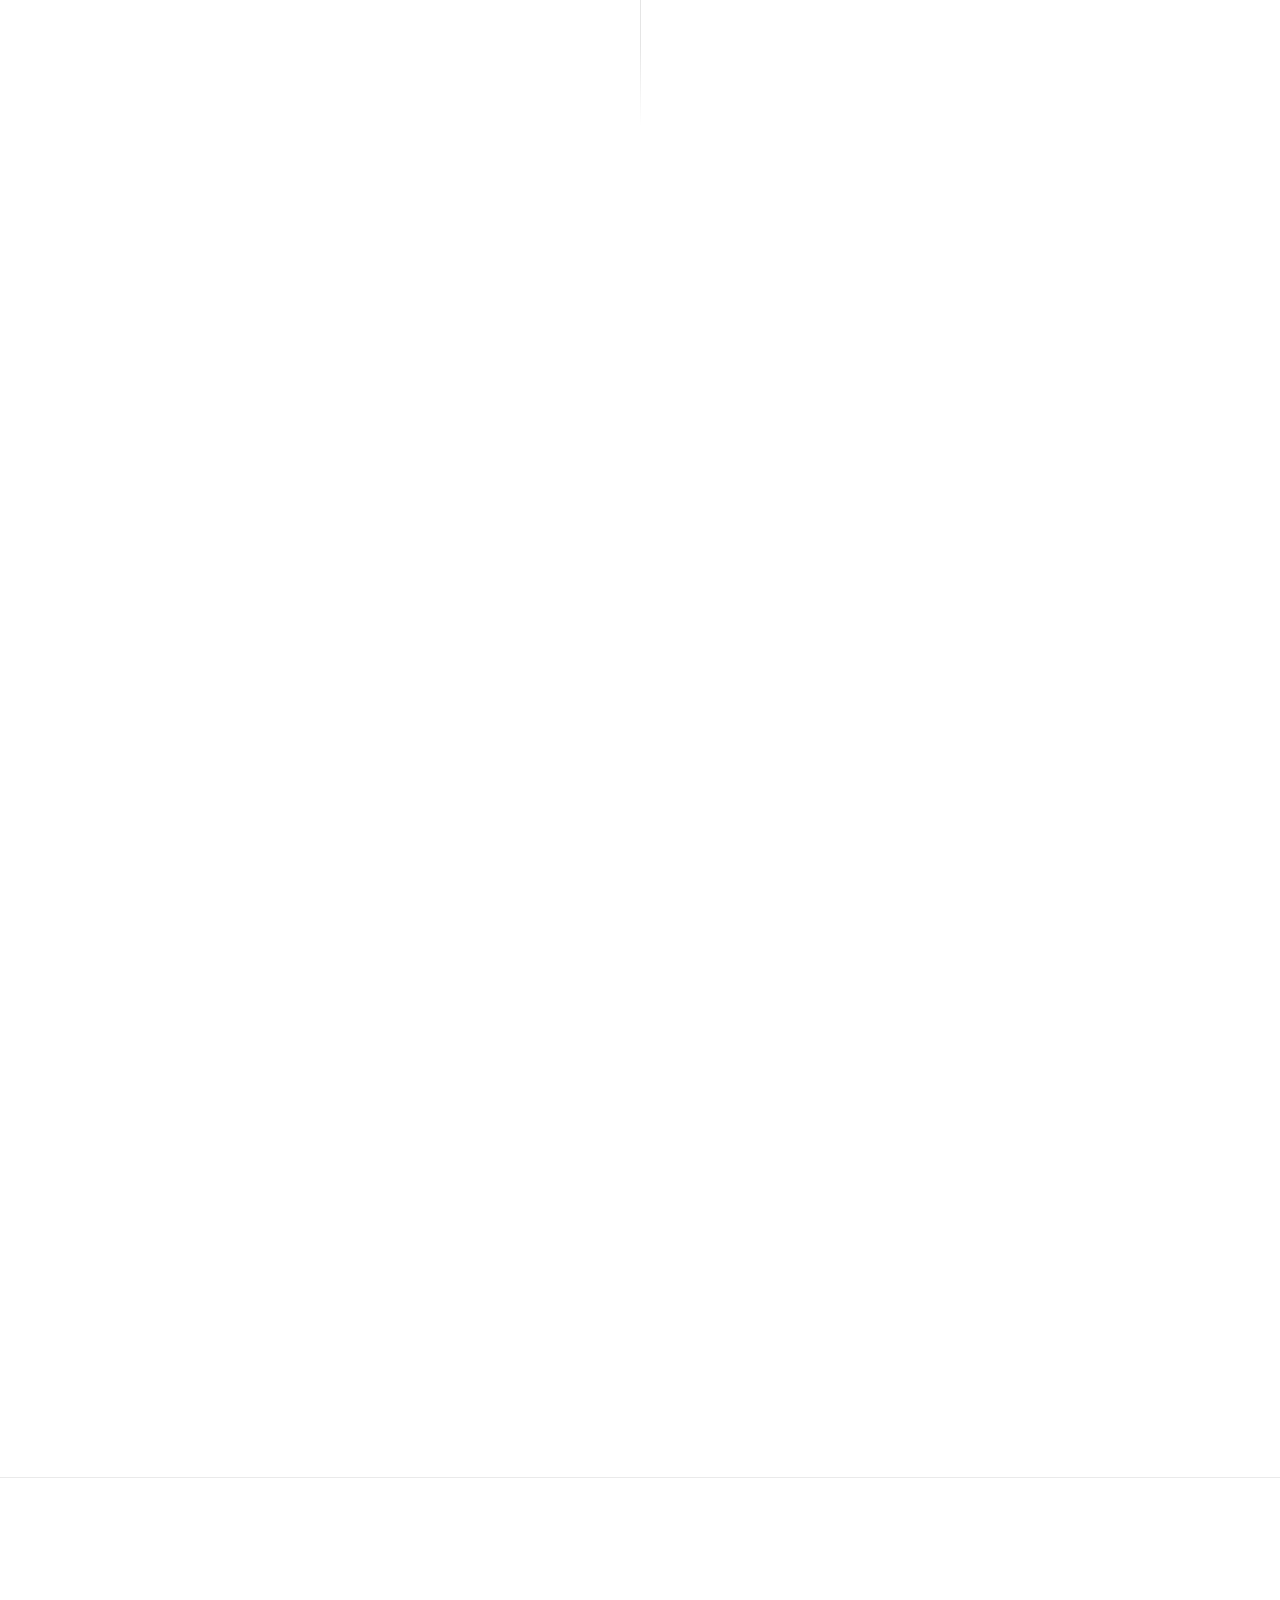
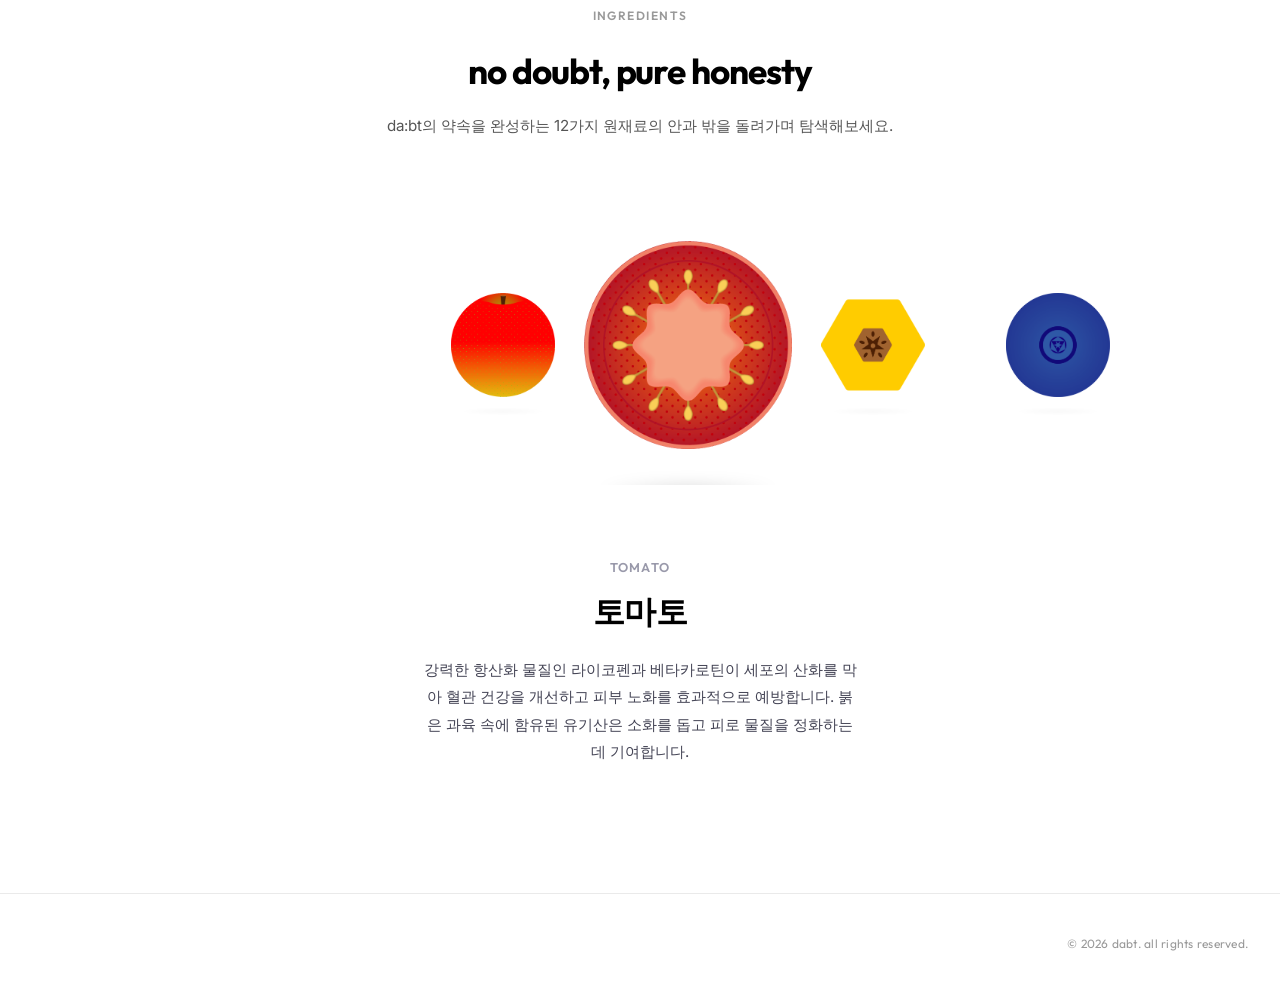
==== commit 646fcc0e: "style & cart: replace standard alert dialogs with high-fidelity B&W custom modals" ====
--- a/index.html
+++ b/index.html
@@ -19,42 +19,219 @@
   <!-- Header Navigation -->
   <header class="products-header">
     <nav class="products-nav">
-      <a href="#hero" class="nav-item active">HOME</a>
-      <a href="#story" class="nav-item">STORY</a>
-      <a href="products.html" class="nav-item">PRODUCTS</a>
-      <a href="#" class="nav-item">CONTENTS</a>
-      <a href="#" class="nav-item">ABOUT</a>
+      <a href="index.html" class="nav-logo">
+        <img src="assets/dabt_logo_b.png" alt="da:bt" class="nav-logo-img">
+      </a>
+      <div class="nav-links">
+        <a href="#hero" class="nav-item active">HOME</a>
+        <a href="#split-story-section" class="nav-item">STORY</a>
+        <a href="#ingredients-grid-section" class="nav-item">INGREDIENTS</a>
+        <a href="products.html" class="nav-item">PRODUCTS</a>
+        <a href="cart.html" class="nav-item">CART</a>
+        <a href="about.html" class="nav-item">ABOUT</a>
+      </div>
     </nav>
   </header>
 
   <!-- Main Home Layout -->
   <main class="home-main">
     
-    <!-- Hero Section -->
+    <!-- Hero Section (Sequential Cross-Fade Frames) -->
     <section id="hero" class="home-hero">
       <div class="motion-graphic-box" id="motion-box">
-        <img src="assets/home_gif/dabt_logo_motion.gif" alt="da:bt logo motion" class="motion-gif">
-      </div>
-      
-      <div class="home-intro">
-        <h2 class="intro-title" id="intro-title">dabt, no doubt.</h2>
-        <div class="intro-description" id="intro-desc">
-          <p>사과는 겉은 붉지만 속은 하얗고, 토마토는 겉도 속도 붉습니다.</p>
-          <p>DABT는 '사과가 되지 말고, 도마도가 되어라'라는 속담에서 출발해, 겉과 속이 같은 진정한 소비를 제안합니다.</p>
+        <img src="assets/home_gif/motion_1.jpg" alt="da:bt logo motion 1" class="motion-frame active">
+        <img src="assets/home_gif/motion_2.jpg" alt="da:bt logo motion 2" class="motion-frame">
+        <img src="assets/home_gif/motion_3.jpg" alt="da:bt logo motion 3" class="motion-frame">
+        <img src="assets/home_gif/motion_4.jpg" alt="da:bt logo motion 4" class="motion-frame">
+        <img src="assets/home_gif/motion_5.jpg" alt="da:bt logo motion 5" class="motion-frame">
+        <img src="assets/home_gif/motion_6.jpg" alt="da:bt logo motion 6" class="motion-frame">
+        <img src="assets/home_gif/motion_7.jpg" alt="da:bt logo motion 7" class="motion-frame">
+        <img src="assets/home_gif/motion_8.jpg" alt="da:bt logo motion 8" class="motion-frame">
+        <img src="assets/home_gif/motion_9.jpg" alt="da:bt logo motion 9" class="motion-frame">
+      </div>
+    </section>
+
+    <!-- Interactive Storytelling Section (Side-by-Side Apple vs Tomato) -->
+    <section id="split-story-section" class="home-split-section">
+      <div class="story-scroll-track" style="--scroll-progress: 0;">
+        <div class="sticky-viewport">
+          
+          <!-- Left Side: Apple (Spiral Peeling) -->
+          <div class="split-side apple-side">
+            <div class="story-content-box">
+              <span class="story-tag-light">the apple</span>
+              <h3 class="story-title-light">사과는 겉은 붉지만<br>속은 하얗습니다.</h3>
+              <p class="story-desc-light">
+                세상이 말하는 기준에 맞추어 포장하기 위해,<br>
+                정작 중요한 본질은 흐려진 채 겉모습만 꾸미고 있지는 않나요?
+              </p>
+            </div>
+            <div class="graphic-stage">
+              <div class="graphic-wrapper apple-wrapper">
+                <!-- Inner real fruit core -->
+                <img src="assets/graphic/apple_real_half.png" alt="Apple Inside" class="graphic-image img-i">
+                
+                <!-- Outer skin that fades out -->
+                <img src="assets/graphic/apple_real_full.png" alt="Apple Outside" class="graphic-image img-o-base">
+              </div>
+            </div>
+          </div>
+
+          <!-- Center: Colon Divider (The truth exposure key) -->
+          <div class="colon-divider-container">
+            <div class="divider-line"></div>
+            <div class="brand-colon-trigger">
+              <span class="colon-dot"></span>
+              <span class="colon-dot"></span>
+            </div>
+            <div class="divider-line"></div>
+          </div>
+
+          <!-- Right Side: Tomato (Blanched Petal Peeling) -->
+          <div class="split-side tomato-side">
+            <div class="story-content-box">
+              <span class="story-tag-light">the tomato</span>
+              <h3 class="story-title-light">토마토는 겉도 속도<br>모두 붉습니다.</h3>
+              <p class="story-desc-light">
+                da:bt는 겉과 속이 완전히 일치하는 투명함을 지향합니다.<br>
+                불필요한 포장과 첨가물을 걷어내고 원재료의 정직함을 가득 채웁니다.
+              </p>
+            </div>
+            <div class="graphic-stage">
+              <div class="graphic-wrapper tomato-wrapper">
+                <!-- Inner real fruit core -->
+                <img src="assets/graphic/tomato_real_half.png" alt="Tomato Inside" class="graphic-image img-i">
+                
+                <!-- Outer skin that fades out -->
+                <img src="assets/graphic/tomato_real_full.png" alt="Tomato Outside" class="graphic-image img-o-base">
+              </div>
+            </div>
+          </div>
+
         </div>
       </div>
     </section>
 
-    <!-- Story Section -->
-    <section id="story" class="home-story-section">
-      <div class="story-container">
-        <span class="story-tag-light">story</span>
-        <h3 class="story-title-light">dabt, the essence of clarity</h3>
-        <p class="story-desc-light">
-          da:bt는 불필요한 모든 것을 덜어내고 본질만을 남깁니다.<br>
-          자연에서 얻은 순수한 원재료를 통해 정직한 맛과 미니멀한 감성을 전달하고자 합니다.<br>
-          우리는 타협하지 않는 퀄리티로 일상의 매 순간에 명확한 기준(no doubt)을 제시합니다.
-        </p>
+    <!-- Ingredients Swipable Carousel Section -->
+    <section id="ingredients-grid-section" class="home-ingredients-section">
+      <div class="ingredients-header">
+        <span class="story-tag-light">ingredients</span>
+        <h3 class="story-title-light">no doubt, pure honesty</h3>
+        <p class="story-desc-light">da:bt의 약속을 완성하는 12가지 원재료의 안과 밖을 돌려가며 탐색해보세요.</p>
+      </div>
+
+      <!-- Carousel Container (Circular Wheel Dial style) -->
+      <div class="ingredients-carousel-container">
+        
+        <div class="carousel-viewport" id="carousel-viewport">
+          <div class="carousel-track" id="carousel-track">
+            
+            <!-- Apple (Vector Graphic) -->
+            <div class="carousel-item" data-index="0" data-en="Apple" data-ko="사과" data-desc="식이섬유인 펙틴과 유기산이 풍부하게 함유되어 있어 장내 유익균을 활성화하고 체내 노폐물 배출을 촉진합니다. 특히 다량의 사과산은 젖산을 분해하여 지친 현대인에게 깊은 활력과 피로 회복 효과를 선사합니다.">
+              <div class="carousel-item-graphic">
+                <img src="assets/graphic/apple_i.png" alt="Apple Inner" class="img-inner">
+                <img src="assets/graphic/apple_o.png" alt="Apple Outer" class="img-outer">
+              </div>
+            </div>
+
+            <!-- Tomato (Vector Graphic) -->
+            <div class="carousel-item" data-index="1" data-en="Tomato" data-ko="토마토" data-desc="강력한 항산화 물질인 라이코펜과 베타카로틴이 세포의 산화를 막아 혈관 건강을 개선하고 피부 노화를 효과적으로 예방합니다. 붉은 과육 속에 함유된 유기산은 소화를 돕고 피로 물질을 정화하는 데 기여합니다.">
+              <div class="carousel-item-graphic">
+                <img src="assets/graphic/tomato_i.png" alt="Tomato Inner" class="img-inner">
+                <img src="assets/graphic/tomato_o.png" alt="Tomato Outer" class="img-outer">
+              </div>
+            </div>
+
+            <!-- Banana -->
+            <div class="carousel-item" data-index="2" data-en="Banana" data-ko="바나나" data-desc="체내 나트륨 배출을 돕는 칼륨과 신경 안정에 기여하는 마그네슘이 다량 들어 있어 혈압 조절과 근육 기능 유지에 탁월합니다. 빠르게 흡수되는 과당과 포도당이 즉각적인 에너지를 공급해 활력을 빠르게 충전합니다.">
+              <div class="carousel-item-graphic">
+                <img src="assets/graphic/banana_i.png" alt="Banana Inner" class="img-inner">
+                <img src="assets/graphic/banana_o.png" alt="Banana Outer" class="img-outer">
+              </div>
+            </div>
+
+            <!-- Blueberry -->
+            <div class="carousel-item" data-index="3" data-en="Blueberry" data-ko="블루베리" data-desc="안토시아닌과 폴리페놀 성분이 망막의 로돕신 재합성을 촉진하여 시력을 보호하고 안구 건조증을 완화하는 데 탁월한 효과가 있습니다. 강력한 뇌 세포 활성화 기능으로 기억력 개선 및 염증 억제에 도움을 줍니다.">
+              <div class="carousel-item-graphic">
+                <img src="assets/graphic/blueberry_i.png" alt="Blueberry Inner" class="img-inner">
+                <img src="assets/graphic/blueberry_o.png" alt="Blueberry Outer" class="img-outer">
+              </div>
+            </div>
+
+            <!-- Grape -->
+            <div class="carousel-item" data-index="4" data-en="Grape" data-ko="포도" data-desc="포도씨와 껍질에 가득한 레스베라트롤이 나쁜 콜레스테롤의 축적을 막고 혈액 순환을 개선하여 혈관 및 심혈관 건강을 탄탄하게 지켜줍니다. 풍부하게 든 구연산과 비타민은 신진대사를 촉진하여 면역력을 높입니다.">
+              <div class="carousel-item-graphic">
+                <img src="assets/graphic/grape_i.png" alt="Grape Inner" class="img-inner">
+                <img src="assets/graphic/grape_o.png" alt="Grape Outer" class="img-outer">
+              </div>
+            </div>
+
+            <!-- Kiwi -->
+            <div class="carousel-item" data-index="5" data-en="Kiwi" data-ko="키위" data-desc="오렌지의 수 배에 달하는 비타민 C와 비타민 E가 멜라닌 색소 침착을 예방해 맑고 투명한 피부 톤을 지켜주고 면역력을 강화합니다. 천연 단백질 분해 효소인 액티니딘 성분이 위장의 부담을 줄이고 소화를 촉진합니다.">
+              <div class="carousel-item-graphic">
+                <img src="assets/graphic/kiwi_i.png" alt="Kiwi Inner" class="img-inner">
+                <img src="assets/graphic/kiwi_o.png" alt="Kiwi Outer" class="img-outer">
+              </div>
+            </div>
+
+            <!-- Mandarin -->
+            <div class="carousel-item" data-index="6" data-en="Mandarin" data-ko="귤" data-desc="천연 감기약이라 불릴 정도로 구연산과 비타민 C가 농축되어 있어 겨울철 면역 세포를 활성화하고 추위에 대한 저항력을 높여줍니다. 모세혈관을 강화하는 펠라비트 성분이 혈액 순환과 독소 해독을 돕습니다.">
+              <div class="carousel-item-graphic">
+                <img src="assets/graphic/mandarin_i.png" alt="Mandarin Inner" class="img-inner">
+                <img src="assets/graphic/mandarin_o.png" alt="Mandarin Outer" class="img-outer">
+              </div>
+            </div>
+
+            <!-- Pumpkin -->
+            <div class="carousel-item" data-index="7" data-en="Pumpkin" data-ko="단호박" data-desc="풍부한 비타민 A와 베타카로틴 성분이 점막 세포를 튼튼하게 만들어 호흡기 면역력을 높이고 이뇨 작용을 도와 체내 붓기 제거에 탁월합니다. 탄수화물과 섬유질의 황금비율로 장운동을 돕고 부드럽게 속을 보듬습니다.">
+              <div class="carousel-item-graphic">
+                <img src="assets/graphic/pumpkin_i.png" alt="Pumpkin Inner" class="img-inner">
+                <img src="assets/graphic/pumpkin_o.png" alt="Pumpkin Outer" class="img-outer">
+              </div>
+            </div>
+
+            <!-- Sweet Potato -->
+            <div class="carousel-item" data-index="8" data-en="Sweet Potato" data-ko="고구마" data-desc="혈당 지수가 낮고 풍부한 식이섬유가 위장에서 천천히 소화되어 급격한 인슐린 분비를 막고 오랫동안 든든한 포만감을 유지해 줍니다. 껍질 속 안토시아닌이 활성산소를 억제해 대장 건강과 성인병 예방을 돕습니다.">
+              <div class="carousel-item-graphic">
+                <img src="assets/graphic/s.p_i.png" alt="Sweet Potato Inner" class="img-inner">
+                <img src="assets/graphic/s.p_o.png" alt="Sweet Potato Outer" class="img-outer">
+              </div>
+            </div>
+
+            <!-- Strawberry (Uses inner fallback for both) -->
+            <div class="carousel-item" data-index="9" data-en="Strawberry" data-ko="딸기" data-desc="강력한 항산화제인 안토시아닌과 비타민 C가 피부 탄력을 유지하는 콜라겐 합성을 촉진하고 노화 유발 물질인 활성산소를 깨끗하게 소거합니다. 피로 해소와 잇몸 건강, 혈행 개선에 전반적인 도움을 줍니다.">
+              <div class="carousel-item-graphic">
+                <img src="assets/graphic/strawberry_i.png" alt="Strawberry Inner" class="img-inner">
+                <img src="assets/graphic/strawberry_i.png" alt="Strawberry Outer" class="img-outer">
+              </div>
+            </div>
+
+            <!-- Zucchini (애호박) -->
+            <div class="carousel-item" data-index="10" data-en="Zucchini" data-ko="애호박" data-desc="소화 기관을 자극하지 않고 흡수되는 부드러운 당질과 비타민 A 성분이 들어 있어 위염이나 위궤양 환자의 점막 보호와 소화 개선에 뛰어납니다. 다량의 레시틴 성분이 함유되어 뇌 발달과 기억력 향상에도 긍정적인 영향을 줍니다.">
+              <div class="carousel-item-graphic">
+                <img src="assets/graphic/애호박_i.png" alt="Zucchini Inner" class="img-inner">
+                <img src="assets/graphic/애호박_o.png" alt="Zucchini Outer" class="img-outer">
+              </div>
+            </div>
+
+            <!-- Lotus Root (연근) -->
+            <div class="carousel-item" data-index="11" data-en="Lotus Root" data-ko="연근" data-desc="끈적이는 뮤신 성분이 위 점막을 감싸 위벽을 탄탄하게 보호하고, 타닌 성분이 강력한 소염 및 지혈 작용을 해 위 건강 개선과 체내 해독을 촉진합니다. 철분과 아미노산이 다량 함유되어 빈혈 예방과 활력 증진에 좋습니다.">
+              <div class="carousel-item-graphic">
+                <img src="assets/graphic/연근_i.png" alt="Lotus Root Inner" class="img-inner">
+                <img src="assets/graphic/연근_o.png" alt="Lotus Root Outer" class="img-outer">
+              </div>
+            </div>
+
+          </div>
+        </div>
+
+      </div>
+
+      <!-- Description for active fruit -->
+      <div class="active-fruit-details">
+        <h4 id="active-title-en">Fruit</h4>
+        <h3 id="active-title-ko">과일</h3>
+        <p id="active-description">스와이프하여 다양한 과일의 효능을 알아보세요.</p>
       </div>
     </section>
 
@@ -65,38 +242,37 @@
     © 2026 dabt. all rights reserved.
   </footer>
 
-  <!-- Interactive Smooth Scroll & Nav Highlight Script -->
+  <!-- Interactive Smooth Scroll, Highlight, and Dial Control Scripts -->
   <script>
     document.addEventListener('DOMContentLoaded', () => {
+      // Smooth Scroll
       const navLinks = document.querySelectorAll('.products-nav a[href^="#"]');
-      
       navLinks.forEach(link => {
         link.addEventListener('click', (e) => {
           const targetId = link.getAttribute('href');
           if (targetId === '#') return;
-          
           e.preventDefault();
           const targetElement = document.querySelector(targetId);
-          
           if (targetElement) {
             window.scrollTo({
-              top: targetElement.offsetTop - 40, // offset to account for navbar header padding
+              top: targetElement.offsetTop,
               behavior: 'smooth'
             });
           }
         });
       });
 
-      // Intersection Observer for highlighting navigation
+      // Navigation Highlights
       const sections = document.querySelectorAll('section[id]');
       const navItems = {
         'hero': document.querySelector('.products-nav a[href="#hero"]'),
-        'story': document.querySelector('.products-nav a[href="#story"]')
+        'split-story-section': document.querySelector('.products-nav a[href="#split-story-section"]'),
+        'ingredients-grid-section': document.querySelector('.products-nav a[href="#ingredients-grid-section"]')
       };
 
       const observerOptions = {
         root: null,
-        rootMargin: '-30% 0px -40% 0px', // Trigger when section is in the middle of viewport
+        rootMargin: '-30% 0px -40% 0px',
         threshold: 0
       };
 
@@ -104,11 +280,9 @@
         entries.forEach(entry => {
           if (entry.isIntersecting) {
             const id = entry.target.getAttribute('id');
-            // Clear all active classes
             Object.values(navItems).forEach(item => {
               if (item) item.classList.remove('active');
             });
-            // Mark correct item as active
             if (navItems[id]) {
               navItems[id].classList.add('active');
             }
@@ -121,6 +295,142 @@
           observer.observe(section);
         }
       });
+
+      // Scroll Progress for Apple vs Tomato
+      const scrollTrack = document.querySelector('.story-scroll-track');
+      window.addEventListener('scroll', () => {
+        if (scrollTrack) {
+          const rect = scrollTrack.getBoundingClientRect();
+          const viewHeight = window.innerHeight;
+          const totalDistance = rect.height - viewHeight;
+          const scrolled = -rect.top;
+          const progress = Math.min(Math.max(scrolled / totalDistance, 0), 1);
+          scrollTrack.style.setProperty('--scroll-progress', progress);
+        }
+      });
+
+      // Hero Image Sequence Animator (Cross-fade loop)
+      const motionBox = document.getElementById('motion-box');
+      if (motionBox) {
+        const frames = Array.from(motionBox.querySelectorAll('.motion-frame'));
+        let currentFrame = 0;
+        setInterval(() => {
+          frames[currentFrame].classList.remove('active');
+          currentFrame = (currentFrame + 1) % frames.length;
+          frames[currentFrame].classList.add('active');
+        }, 1000); // Cross-fade every 1000ms (1s)
+      }
+
+      // Linear Slider Carousel Logic
+      const viewport = document.getElementById('carousel-viewport');
+      const track = document.getElementById('carousel-track');
+      const items = Array.from(track.querySelectorAll('.carousel-item'));
+      const activeEn = document.getElementById('active-title-en');
+      const activeKo = document.getElementById('active-title-ko');
+      const activeDesc = document.getElementById('active-description');
+
+      let activeIndex = 1; // Default to Tomato
+      let currentTranslateX = 0;
+
+      // Get dimensions dynamically to handle responsive sizing natively
+      function getItemDimensions() {
+        const item = items[0];
+        const width = item ? item.getBoundingClientRect().width : 160;
+        const computedStyle = window.getComputedStyle(track);
+        const gapVal = parseFloat(computedStyle.gap) || 25;
+        return { width, gap: gapVal };
+      }
+
+      function getTranslateXForIndex(index) {
+        const { width, gap } = getItemDimensions();
+        const viewportWidth = viewport.getBoundingClientRect().width;
+        // Center the active item: translate so the selected item is at viewport center
+        const firstItemOffset = (viewportWidth / 2) - (width / 2);
+        return firstItemOffset - (index * (width + gap));
+      }
+
+      function updateCarousel(useTransition = true) {
+        currentTranslateX = getTranslateXForIndex(activeIndex);
+        track.style.transition = useTransition ? 'transform 0.6s cubic-bezier(0.16, 1, 0.3, 1)' : 'none';
+        track.style.transform = `translate3d(${currentTranslateX}px, -50%, 0)`;
+
+        items.forEach((item, index) => {
+          item.classList.remove('active', 'dimmed');
+          if (index === activeIndex) {
+            item.classList.add('active');
+            activeEn.textContent = item.dataset.en;
+            activeKo.textContent = item.dataset.ko;
+            activeDesc.textContent = item.dataset.desc;
+          } else {
+            item.classList.add('dimmed');
+          }
+        });
+      }
+
+      // Drag Gesture Support
+      let isDragging = false;
+      let startX = 0;
+      let startTranslateX = 0;
+
+      viewport.addEventListener('mousedown', dragStart);
+      viewport.addEventListener('touchstart', dragStart, { passive: true });
+      window.addEventListener('mouseup', dragEnd);
+      window.addEventListener('touchend', dragEnd);
+      window.addEventListener('mousemove', drag);
+      window.addEventListener('touchmove', drag, { passive: false });
+
+      function dragStart(e) {
+        isDragging = true;
+        startX = e.type.includes('mouse') ? e.pageX : e.touches[0].clientX;
+        startTranslateX = currentTranslateX;
+        track.style.transition = 'none';
+      }
+
+      function drag(e) {
+        if (!isDragging) return;
+        const currentX = e.type.includes('mouse') ? e.pageX : e.touches[0].clientX;
+        const diffX = currentX - startX;
+        
+        currentTranslateX = startTranslateX + diffX;
+        track.style.transform = `translate3d(${currentTranslateX}px, -50%, 0)`;
+
+        // Highlight nearest item during drag
+        const { width, gap } = getItemDimensions();
+        const viewportWidth = viewport.getBoundingClientRect().width;
+        const firstItemOffset = (viewportWidth / 2) - (width / 2);
+        const calculatedIndex = Math.round((firstItemOffset - currentTranslateX) / (width + gap));
+        const tempActiveIndex = Math.min(Math.max(calculatedIndex, 0), items.length - 1);
+
+        items.forEach((item, index) => {
+          if (index === tempActiveIndex) {
+            item.classList.add('active');
+            item.classList.remove('dimmed');
+          } else {
+            item.classList.remove('active');
+            item.classList.add('dimmed');
+          }
+        });
+      }
+
+      function dragEnd(e) {
+        if (!isDragging) return;
+        isDragging = false;
+
+        const { width, gap } = getItemDimensions();
+        const viewportWidth = viewport.getBoundingClientRect().width;
+        const firstItemOffset = (viewportWidth / 2) - (width / 2);
+        
+        const calculatedIndex = Math.round((firstItemOffset - currentTranslateX) / (width + gap));
+        activeIndex = Math.min(Math.max(calculatedIndex, 0), items.length - 1);
+
+        updateCarousel(true);
+      }
+
+      // Initial alignment on load and window resize
+      updateCarousel(false);
+      window.addEventListener('resize', () => {
+        updateCarousel(false);
+      });
     });
   </script>
 </body>
--- a/style.css
+++ b/style.css
@@ -49,6 +49,7 @@
   margin: 0;
   padding: 0;
   box-sizing: border-box;
+  cursor: url("data:image/svg+xml,%3Csvg xmlns='http://www.w3.org/2000/svg' width='12' height='12' viewBox='0 0 12 12'%3E%3Ccircle cx='6' cy='6' r='4' fill='%23ff3b30'/%3E%3C/svg%3E") 6 6, auto !important;
 }
 
 html {
@@ -105,7 +106,7 @@
   font-family: var(--font-display);
   font-size: 3rem;
   font-weight: 800;
-  letter-spacing: -0.02em;
+  letter-spacing: -0.04em;
   color: var(--color-accent);
 
   margin-bottom: var(--space-lg);
@@ -131,7 +132,7 @@
 .preloader-text {
   font-family: var(--font-body);
   font-size: 0.75rem;
-  letter-spacing: 0.15em;
+  letter-spacing: 0.08em;
   text-transform: uppercase;
   color: var(--color-text-dim);
 }
@@ -165,7 +166,7 @@
   font-family: var(--font-display);
   font-size: 1.5rem;
   font-weight: 800;
-  letter-spacing: -0.02em;
+  letter-spacing: -0.04em;
   color: var(--color-accent);
 }
 
@@ -177,7 +178,7 @@
 .nav-link {
   font-size: 0.8rem;
   font-weight: 500;
-  letter-spacing: 0.08em;
+  letter-spacing: 0.03em;
   text-transform: uppercase;
   color: var(--color-text-muted);
   transition: color 0.3s ease;
@@ -234,7 +235,7 @@
 .scroll-label {
   font-size: 0.7rem;
   font-weight: 600;
-  letter-spacing: 0.1em;
+  letter-spacing: 0.04em;
   color: var(--color-text-dim);
   font-variant-numeric: tabular-nums;
 }
@@ -263,7 +264,7 @@
   font-family: var(--font-body);
   font-size: 0.7rem;
   font-weight: 600;
-  letter-spacing: 0.25em;
+  letter-spacing: 0.12em;
   text-transform: uppercase;
   color: var(--color-accent);
   margin-bottom: var(--space-lg);
@@ -277,7 +278,7 @@
   font-size: clamp(3rem, 10vw, 8rem);
   font-weight: 800;
   line-height: 1.05;
-  letter-spacing: -0.03em;
+  letter-spacing: -0.05em;
   margin-bottom: var(--space-lg);
 }
 
@@ -327,7 +328,7 @@
 .hero-scroll-cue span {
   font-size: 0.65rem;
   font-weight: 600;
-  letter-spacing: 0.2em;
+  letter-spacing: 0.1em;
   color: var(--color-text-dim);
 }
 
@@ -479,7 +480,7 @@
 .label-tag {
   font-size: 0.6rem;
   font-weight: 700;
-  letter-spacing: 0.2em;
+  letter-spacing: 0.1em;
   text-transform: uppercase;
   color: var(--color-accent);
 }
@@ -608,7 +609,7 @@
 .story-tag {
   font-size: 0.7rem;
   font-weight: 700;
-  letter-spacing: 0.25em;
+  letter-spacing: 0.12em;
   text-transform: uppercase;
   color: var(--color-accent-warm);
   display: block;
@@ -620,7 +621,7 @@
   font-size: clamp(2rem, 5vw, 3.5rem);
   font-weight: 800;
   line-height: 1.2;
-  letter-spacing: -0.02em;
+  letter-spacing: -0.04em;
   margin-bottom: var(--space-lg);
 }
 
@@ -761,16 +762,39 @@
 
 .products-nav {
   display: flex;
+  align-items: center;
   justify-content: space-between;
   max-width: 1100px;
   margin: 0 auto;
+}
+
+/* 로고 */
+.products-nav .nav-logo {
+  display: flex;
+  align-items: center;
+  flex-shrink: 0;
+  line-height: 0;
+}
+
+.products-nav .nav-logo-img {
+  height: 22px;
+  width: auto;
+  display: block;
+  object-fit: contain;
+}
+
+/* 링크 그룹 */
+.products-nav .nav-links {
+  display: flex;
+  align-items: center;
+  gap: 2rem;
 }
 
 .products-nav .nav-item {
   font-family: 'Outfit', sans-serif;
   font-size: 0.85rem;
   font-weight: 500;
-  letter-spacing: 0.15em;
+  letter-spacing: 0.08em;
   color: #999999;
   text-transform: uppercase;
   transition: color 0.3s ease;
@@ -892,7 +916,7 @@
   font-family: 'Outfit', sans-serif;
   font-size: 0.8rem;
   font-weight: 500;
-  letter-spacing: 0.05em;
+  letter-spacing: 0.02em;
   color: #000000;
   text-transform: lowercase;
   margin-top: 10px;
@@ -902,7 +926,7 @@
 
 body.products-page .product-box:hover .product-label {
   transform: translateX(3px);
-  letter-spacing: 0.08em;
+  letter-spacing: 0.03em;
 }
 
 /* Collage Overlay Container */
@@ -925,9 +949,8 @@
   position: absolute;
   object-fit: cover;
   box-shadow: 0 4px 12px rgba(0, 0, 0, 0.08);
-  border: 2px solid #ffffff;
   background-color: #ffffff;
-  border-radius: 2px;
+  border-radius: 0;
   opacity: 0;
   transition: transform 0.7s cubic-bezier(0.16, 1, 0.3, 1), opacity 0.5s ease;
   pointer-events: none;
@@ -948,9 +971,8 @@
   opacity: 0;
   pointer-events: none;
   box-shadow: 0 4px 12px rgba(0, 0, 0, 0.08);
-  border: 2px solid #ffffff;
   background-color: #ffffff;
-  border-radius: 2px;
+  border-radius: 0;
   transition: transform 0.7s cubic-bezier(0.16, 1, 0.3, 1),
     opacity 0.5s ease,
     top 0.7s cubic-bezier(0.16, 1, 0.3, 1),
@@ -991,7 +1013,7 @@
   background-color: rgba(255, 255, 255, 0.75);
   padding: 4px 10px;
   border-radius: 20px;
-  letter-spacing: 0.05em;
+  letter-spacing: 0.02em;
 }
 
 /* ============================================
@@ -1375,7 +1397,7 @@
   text-align: right;
   font-family: 'Outfit', sans-serif;
   font-size: 0.75rem;
-  letter-spacing: 0.05em;
+  letter-spacing: 0.02em;
   color: #999999;
   box-sizing: border-box;
 }
@@ -1578,22 +1600,35 @@
 
 .motion-graphic-box {
   width: 100%;
-  aspect-ratio: 16 / 9; /* High-end widescreen look */
+  aspect-ratio: 16 / 9;
+  /* High-end widescreen look */
   max-height: 520px;
-  background-color: #f2f2f2; /* Clean gray canvas box */
+  background-color: #f2f2f2;
+  /* Clean gray canvas box */
   display: flex;
   align-items: center;
   justify-content: center;
   margin-bottom: 3.5rem;
   overflow: hidden;
   position: relative;
-  border: 1px solid #eaeaea; /* Wireframe minimal border border */
-}
-
-.motion-gif {
+  border: 1px solid #eaeaea;
+  /* Wireframe minimal border border */
+}
+
+.motion-frame {
+  position: absolute;
+  top: 0;
+  left: 0;
   width: 100%;
   height: 100%;
-  object-fit: cover; /* Display GIF in centered block */
+  object-fit: cover;
+  opacity: 0;
+  transition: opacity 0.35s ease-in-out;
+}
+
+.motion-frame.active {
+  opacity: 1;
+  z-index: 1;
 }
 
 .home-intro {
@@ -1606,7 +1641,7 @@
   font-family: 'Outfit', sans-serif;
   font-size: 1.15rem;
   font-weight: 500;
-  letter-spacing: 0.1em;
+  letter-spacing: 0.04em;
   margin-bottom: 2rem;
   color: #000000;
   text-transform: lowercase;
@@ -1625,7 +1660,7 @@
 
 .intro-description p {
   margin: 0;
-  letter-spacing: -0.01em;
+  letter-spacing: -0.03em;
   word-break: keep-all;
 }
 
@@ -1648,7 +1683,7 @@
   font-family: 'Outfit', sans-serif;
   font-size: 0.75rem;
   font-weight: 600;
-  letter-spacing: 0.25em;
+  letter-spacing: 0.12em;
   text-transform: uppercase;
   color: #999999;
   display: block;
@@ -1660,7 +1695,7 @@
   font-size: 1.85rem;
   font-weight: 700;
   line-height: 1.3;
-  letter-spacing: -0.01em;
+  letter-spacing: -0.03em;
   margin-bottom: 1.5rem;
   color: #000000;
 }
@@ -1678,22 +1713,568 @@
   .home-hero {
     padding: 2.5rem 1.5rem 4rem 1.5rem;
   }
+
   .motion-graphic-box {
     margin-bottom: 2.5rem;
   }
+
   .intro-title {
     margin-bottom: 1.5rem;
   }
+
   .intro-description {
     font-size: 0.8rem;
   }
+
   .home-story-section {
     padding: 4.5rem 1.5rem;
   }
+
   .story-title-light {
     font-size: 1.55rem;
   }
+
   .story-desc-light {
     font-size: 0.88rem;
   }
+}
+
+/* ============================================
+   Interactive Scroll-Split Section & Bento Grid Styles
+   ============================================ */
+
+.home-split-section {
+  width: 100%;
+  background-color: #ffffff;
+}
+
+.story-scroll-track {
+  position: relative;
+  height: 250vh;
+  /* Scrollable track for side-by-side split interaction */
+  width: 100%;
+}
+
+.story-scroll-track .sticky-viewport {
+  position: sticky;
+  top: 0;
+  height: 100vh;
+  width: 100%;
+  display: flex;
+  align-items: center;
+  justify-content: space-between;
+  padding: 0 5%;
+  box-sizing: border-box;
+  overflow: hidden;
+  background-color: #ffffff;
+}
+
+/* Side container */
+.split-side {
+  flex: 1;
+  width: 50%;
+  height: 100%;
+  display: flex;
+  flex-direction: column;
+  justify-content: center;
+  align-items: center;
+  position: relative;
+  padding: var(--space-md);
+  box-sizing: border-box;
+}
+
+.apple-side {
+  background-color: #ffffff;
+}
+
+.tomato-side {
+  background-color: #ffffff;
+}
+
+.story-content-box {
+  max-width: 380px;
+  z-index: 5;
+  text-align: center;
+  margin-bottom: 2rem;
+}
+
+.story-content-box .story-title-light {
+  font-size: 1.85rem;
+  font-weight: 700;
+  line-height: 1.35;
+  margin-bottom: 1rem;
+  letter-spacing: -0.04em;
+}
+
+.story-content-box .story-desc-light {
+  text-align: center;
+  line-height: 1.8;
+  color: #666666;
+  font-size: 0.88rem;
+}
+
+.graphic-stage {
+  width: 100%;
+  flex: 1;
+  display: flex;
+  justify-content: center;
+  align-items: center;
+  position: relative;
+}
+
+.graphic-wrapper {
+  position: relative;
+  width: 320px;
+  height: 320px;
+  display: flex;
+  justify-content: center;
+  align-items: center;
+}
+
+.graphic-image {
+  position: absolute;
+  width: 100%;
+  height: 100%;
+  object-fit: contain;
+  will-change: transform, opacity;
+}
+
+/* Inner fruit texture core styling */
+.img-i {
+  z-index: 1;
+  opacity: var(--scroll-progress);
+  transform: scale(calc(0.88 + (var(--scroll-progress) * 0.12)));
+  transition: transform 0.1s var(--ease-out-expo), opacity 0.1s var(--ease-out-expo);
+}
+
+/* Apple base outer skin overlay */
+.img-o-base {
+  z-index: 2;
+  opacity: calc(1 - var(--scroll-progress));
+  transform: scale(calc(1 - var(--scroll-progress) * 0.05));
+  transition: opacity 0.1s var(--ease-out-expo), transform 0.1s var(--ease-out-expo);
+}
+
+/* Center Divider & Brand Colon Switch styling */
+.colon-divider-container {
+  display: flex;
+  flex-direction: column;
+  align-items: center;
+  justify-content: center;
+  height: 100%;
+  position: absolute;
+  left: 50%;
+  transform: translateX(-50%);
+  z-index: 10;
+  pointer-events: none;
+}
+
+.divider-line {
+  width: 1px;
+  flex: 1;
+  background: linear-gradient(to bottom, rgba(0, 0, 0, 0) 0%, rgba(0, 0, 0, 0.1) 20%, rgba(0, 0, 0, 0.1) 80%, rgba(0, 0, 0, 0) 100%);
+}
+
+.brand-colon-trigger {
+  display: flex;
+  flex-direction: column;
+  gap: 12px;
+  padding: 24px 0;
+  position: relative;
+}
+
+.colon-dot {
+  width: 10px;
+  height: 10px;
+  background-color: #000000;
+  border-radius: 50%;
+  box-shadow: 0 0 0 rgba(0, 0, 0, 0);
+  transition: all 0.4s var(--ease-out-expo);
+}
+
+/* Active glowing colon states driven by scroll progress */
+.colon-dot:nth-child(1) {
+  background-color: rgb(calc(var(--scroll-progress) * 232), calc(var(--scroll-progress) * 60), calc(var(--scroll-progress) * 60));
+  box-shadow: 0 0 calc(var(--scroll-progress) * 20px) rgba(232, 60, 60, calc(var(--scroll-progress) * 0.8));
+}
+
+.colon-dot:nth-child(2) {
+  background-color: rgb(calc(var(--scroll-progress) * 232), calc(var(--scroll-progress) * 60), calc(var(--scroll-progress) * 60));
+  box-shadow: 0 0 calc(var(--scroll-progress) * 20px) rgba(232, 60, 60, calc(var(--scroll-progress) * 0.8));
+}
+
+/* Ingredients Section & Swipable Carousel */
+.home-ingredients-section {
+  padding: 8rem 2rem;
+  background-color: #ffffff;
+  /* Premium pure white canvas */
+  border-top: 1px solid #eaeaea;
+  width: 100%;
+  overflow: hidden;
+}
+
+.ingredients-header {
+  text-align: center;
+  max-width: 600px;
+  margin: 0 auto 4rem auto;
+}
+
+.ingredients-header .story-title-light {
+  font-size: 2.2rem;
+  font-weight: 700;
+  margin-bottom: 1rem;
+}
+
+.ingredients-carousel-container {
+  display: flex;
+  align-items: center;
+  justify-content: center;
+  max-width: 1100px;
+  margin: 0 auto;
+  position: relative;
+}
+
+.carousel-viewport {
+  flex: 1;
+  overflow: hidden;
+  position: relative;
+  width: 100%;
+  height: 280px;
+  /* room for scaling active item and shadows */
+  display: flex;
+  align-items: center;
+}
+
+.carousel-track {
+  display: flex;
+  align-items: center;
+  position: absolute;
+  left: 0;
+  top: 50%;
+  transform: translateY(-50%);
+  gap: 25px;
+  /* 과일 간격 25px */
+  will-change: transform;
+}
+
+.carousel-item {
+  flex: 0 0 160px;
+  width: 160px;
+  height: 160px;
+  display: flex;
+  justify-content: center;
+  align-items: center;
+  position: relative;
+  transition: opacity 0.6s cubic-bezier(0.16, 1, 0.3, 1), filter 0.6s cubic-bezier(0.16, 1, 0.3, 1), transform 0.6s cubic-bezier(0.16, 1, 0.3, 1);
+}
+
+/* Floor Drop Shadows */
+.carousel-item-graphic::after {
+  content: '';
+  position: absolute;
+  bottom: -22px;
+  left: 10%;
+  width: 80%;
+  height: 8px;
+  background: radial-gradient(ellipse, rgba(0, 0, 0, 0.08) 0%, rgba(0, 0, 0, 0) 80%);
+  filter: blur(2px);
+  opacity: 0.6;
+  transition: all 0.6s cubic-bezier(0.16, 1, 0.3, 1);
+  pointer-events: none;
+  z-index: 0;
+}
+
+/* Inactive states (Dimmed and blurred) */
+.carousel-item.dimmed {
+  transform: scale(0.8);
+  /* 2배 크기 차이를 위한 기본 비율 (0.8x) */
+  opacity: 1;
+  /* 불투명도 제거 (100% 선명) */
+  filter: none;
+  /* 블러 및 효과 모두 삭제 */
+  z-index: 1;
+}
+
+.carousel-item.dimmed .carousel-item-graphic::after {
+  opacity: 0.45;
+}
+
+/* Active states (1.6x scale up - 2배 크기 차이) */
+.carousel-item.active {
+  transform: scale(1.6);
+  opacity: 1;
+  filter: none;
+  z-index: 5;
+}
+
+.carousel-item.active .carousel-item-graphic::after {
+  bottom: -32px;
+  height: 12px;
+  opacity: 1;
+  background: radial-gradient(ellipse, rgba(0, 0, 0, 0.15) 0%, rgba(0, 0, 0, 0) 80%);
+  filter: blur(4px);
+}
+
+.carousel-item-graphic {
+  position: relative;
+  width: 130px;
+  height: 130px;
+  display: flex;
+  align-items: center;
+  justify-content: center;
+}
+
+.carousel-item-graphic img {
+  position: absolute;
+  width: 100%;
+  height: 100%;
+  object-fit: contain;
+  transition: opacity 0.6s cubic-bezier(0.16, 1, 0.3, 1), transform 0.6s cubic-bezier(0.16, 1, 0.3, 1);
+}
+
+/* Outer/Inner Fruit Layering */
+.carousel-item .img-inner {
+  opacity: 0;
+  transform: scale(0.85);
+}
+
+.carousel-item .img-outer {
+  opacity: 1;
+  transform: scale(1);
+}
+
+.carousel-item.active .img-inner {
+  opacity: 1;
+  transform: scale(1);
+}
+
+.carousel-item.active .img-outer {
+  opacity: 0;
+  transform: scale(1.15);
+}
+
+/* Description Typography styling */
+.active-fruit-details {
+  text-align: center;
+  margin-top: 4.5rem;
+  opacity: 0;
+  transform: translateY(15px);
+  animation: detailsFadeIn 0.8s cubic-bezier(0.16, 1, 0.3, 1) forwards;
+}
+
+#active-title-en {
+  font-family: var(--font-display);
+  font-size: 0.8rem;
+  font-weight: 600;
+  letter-spacing: 0.08em;
+  text-transform: uppercase;
+  color: #9999aa;
+  margin-bottom: 0.5rem;
+}
+
+#active-title-ko {
+  font-family: var(--font-body);
+  font-size: 2rem;
+  font-weight: 800;
+  color: #000000;
+  margin-bottom: 1.2rem;
+  letter-spacing: -0.03em;
+}
+
+#active-description {
+  font-family: var(--font-body);
+  font-size: 0.95rem;
+  color: #444455;
+  line-height: 1.8;
+  max-width: 440px;
+  margin: 0 auto;
+}
+
+@keyframes detailsFadeIn {
+  to {
+    opacity: 1;
+    transform: translateY(0);
+  }
+}
+
+/* ============================================
+   Responsive Adjustments for interactive elements
+   ============================================ */
+
+@media (max-width: 991px) {
+  .story-scroll-track .sticky-viewport {
+    flex-direction: column;
+    justify-content: flex-start;
+    padding: 6rem 1.5rem 2rem 1.5rem;
+    gap: 3rem;
+    overflow-y: auto;
+  }
+
+  .split-side {
+    width: 100%;
+    height: auto;
+    flex: none;
+    padding: 0;
+  }
+
+  .colon-divider-container {
+    position: relative;
+    left: auto;
+    transform: none;
+    width: 100%;
+    height: 60px;
+    flex-direction: row;
+  }
+
+  .divider-line {
+    height: 1px;
+    width: 100%;
+    background: linear-gradient(to right, rgba(0, 0, 0, 0) 0%, rgba(0, 0, 0, 0.1) 20%, rgba(0, 0, 0, 0.1) 80%, rgba(0, 0, 0, 0) 100%);
+  }
+
+  .brand-colon-trigger {
+    flex-direction: row;
+    padding: 0 24px;
+  }
+
+  .story-content-box {
+    max-width: 100%;
+    text-align: center;
+  }
+
+  .story-content-box .story-desc-light {
+    text-align: center;
+  }
+
+  .graphic-wrapper {
+    width: 260px;
+    height: 260px;
+  }
+
+  .carousel-viewport {
+    height: 200px;
+  }
+
+  .carousel-track {
+    gap: 15px;
+    /* 과일 간격 모바일 축소 */
+  }
+
+  .carousel-item {
+    flex: 0 0 120px;
+    width: 120px;
+    height: 120px;
+  }
+
+  .carousel-item-graphic {
+    width: 90px;
+    height: 90px;
+  }
+}
+
+@media (max-width: 576px) {
+  .story-content-box .story-title-light {
+    font-size: 1.5rem;
+  }
+
+  .graphic-wrapper {
+    width: 200px;
+    height: 200px;
+  }
+
+  .ingredient-card {
+    min-height: 300px;
+    padding: 2rem 1.5rem;
+  }
+}
+
+/* ============================================
+   Custom Modal System (Checkout Alert Replacement)
+   - Redesigned to align with high-contrast sales.css (B&W Minimalist)
+   ============================================ */
+.custom-modal-overlay {
+  position: fixed;
+  inset: 0;
+  z-index: 10000;
+  background: rgba(255, 255, 255, 0.4);
+  backdrop-filter: blur(10px);
+  -webkit-backdrop-filter: blur(10px);
+  display: flex;
+  align-items: center;
+  justify-content: center;
+  opacity: 0;
+  visibility: hidden;
+  transition: opacity 0.4s cubic-bezier(0.16, 1, 0.3, 1), visibility 0.4s;
+}
+
+.custom-modal-overlay.open {
+  opacity: 1;
+  visibility: visible;
+}
+
+.custom-modal-container {
+  background: #ffffff;
+  border: 1px solid #000000;
+  border-radius: 0px; /* B&W grid style: sharp corners */
+  width: 90%;
+  max-width: 400px;
+  padding: 40px 30px;
+  box-shadow: 0 15px 50px rgba(0, 0, 0, 0.08);
+  transform: translate3d(0, 20px, 0);
+  transition: transform 0.45s cubic-bezier(0.16, 1, 0.3, 1);
+  text-align: center;
+}
+
+.custom-modal-overlay.open .custom-modal-container {
+  transform: translate3d(0, 0, 0);
+}
+
+.custom-modal-icon-wrap {
+  width: 50px;
+  height: 50px;
+  border-radius: 50%;
+  background: transparent;
+  border: 1px solid #000000;
+  display: flex;
+  align-items: center;
+  justify-content: center;
+  margin: 0 auto 1.5rem auto;
+  color: #000000;
+  font-size: 1.4rem;
+  font-family: 'Outfit', sans-serif;
+  font-weight: 700;
+}
+
+.custom-modal-message {
+  font-family: 'Inter', sans-serif;
+  font-size: 14px;
+  font-weight: 500;
+  line-height: 1.6;
+  color: #000000;
+  margin-bottom: 2rem;
+  word-break: keep-all;
+}
+
+.custom-modal-btn {
+  font-family: 'Outfit', sans-serif;
+  font-size: 12px;
+  font-weight: 600;
+  letter-spacing: 0.1em;
+  text-transform: uppercase;
+  color: #ffffff;
+  background: #000000;
+  border: none;
+  border-radius: 0px; /* Sharp corners matching B&W theme */
+  padding: 14px 24px;
+  width: 100%;
+  cursor: pointer;
+  transition: background-color 0.25s, transform 0.1s;
+}
+
+.custom-modal-btn:hover {
+  background: #333333;
+}
+
+.custom-modal-btn:active {
+  transform: scale(0.98);
 }
